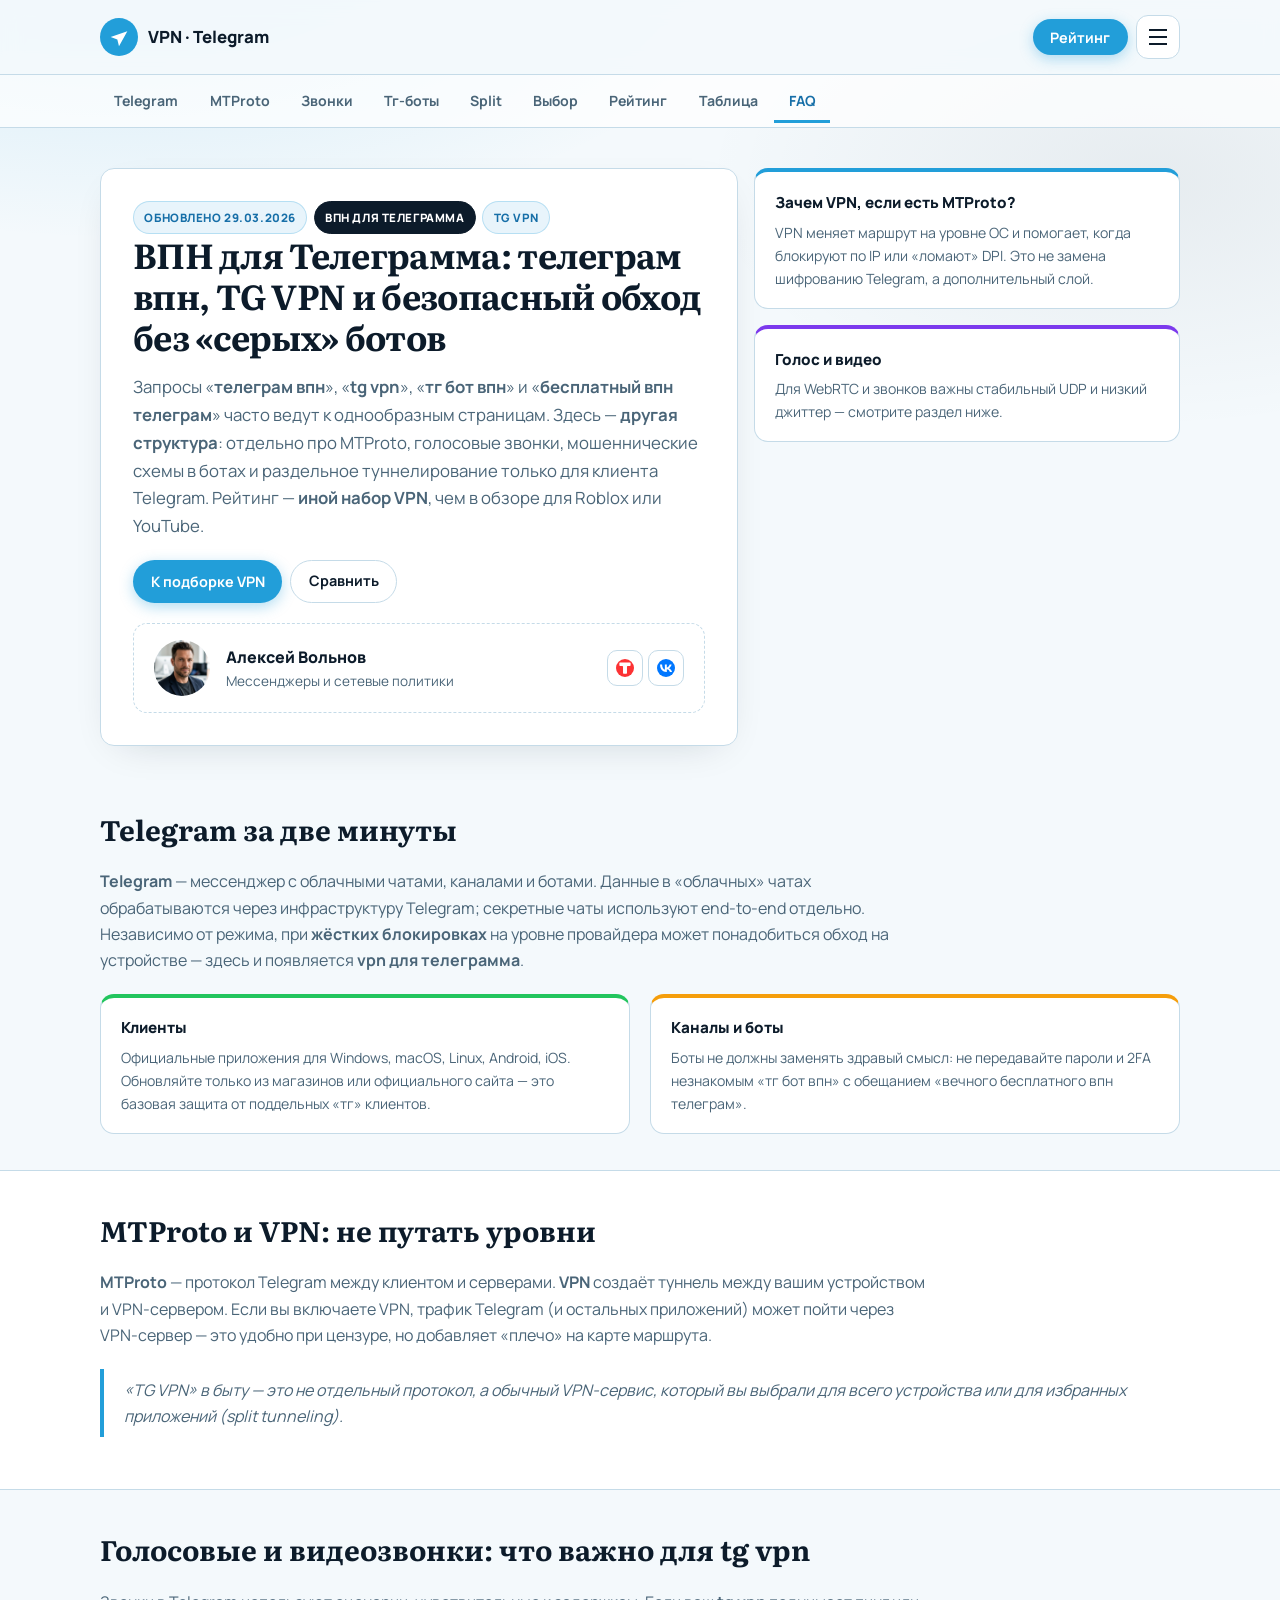
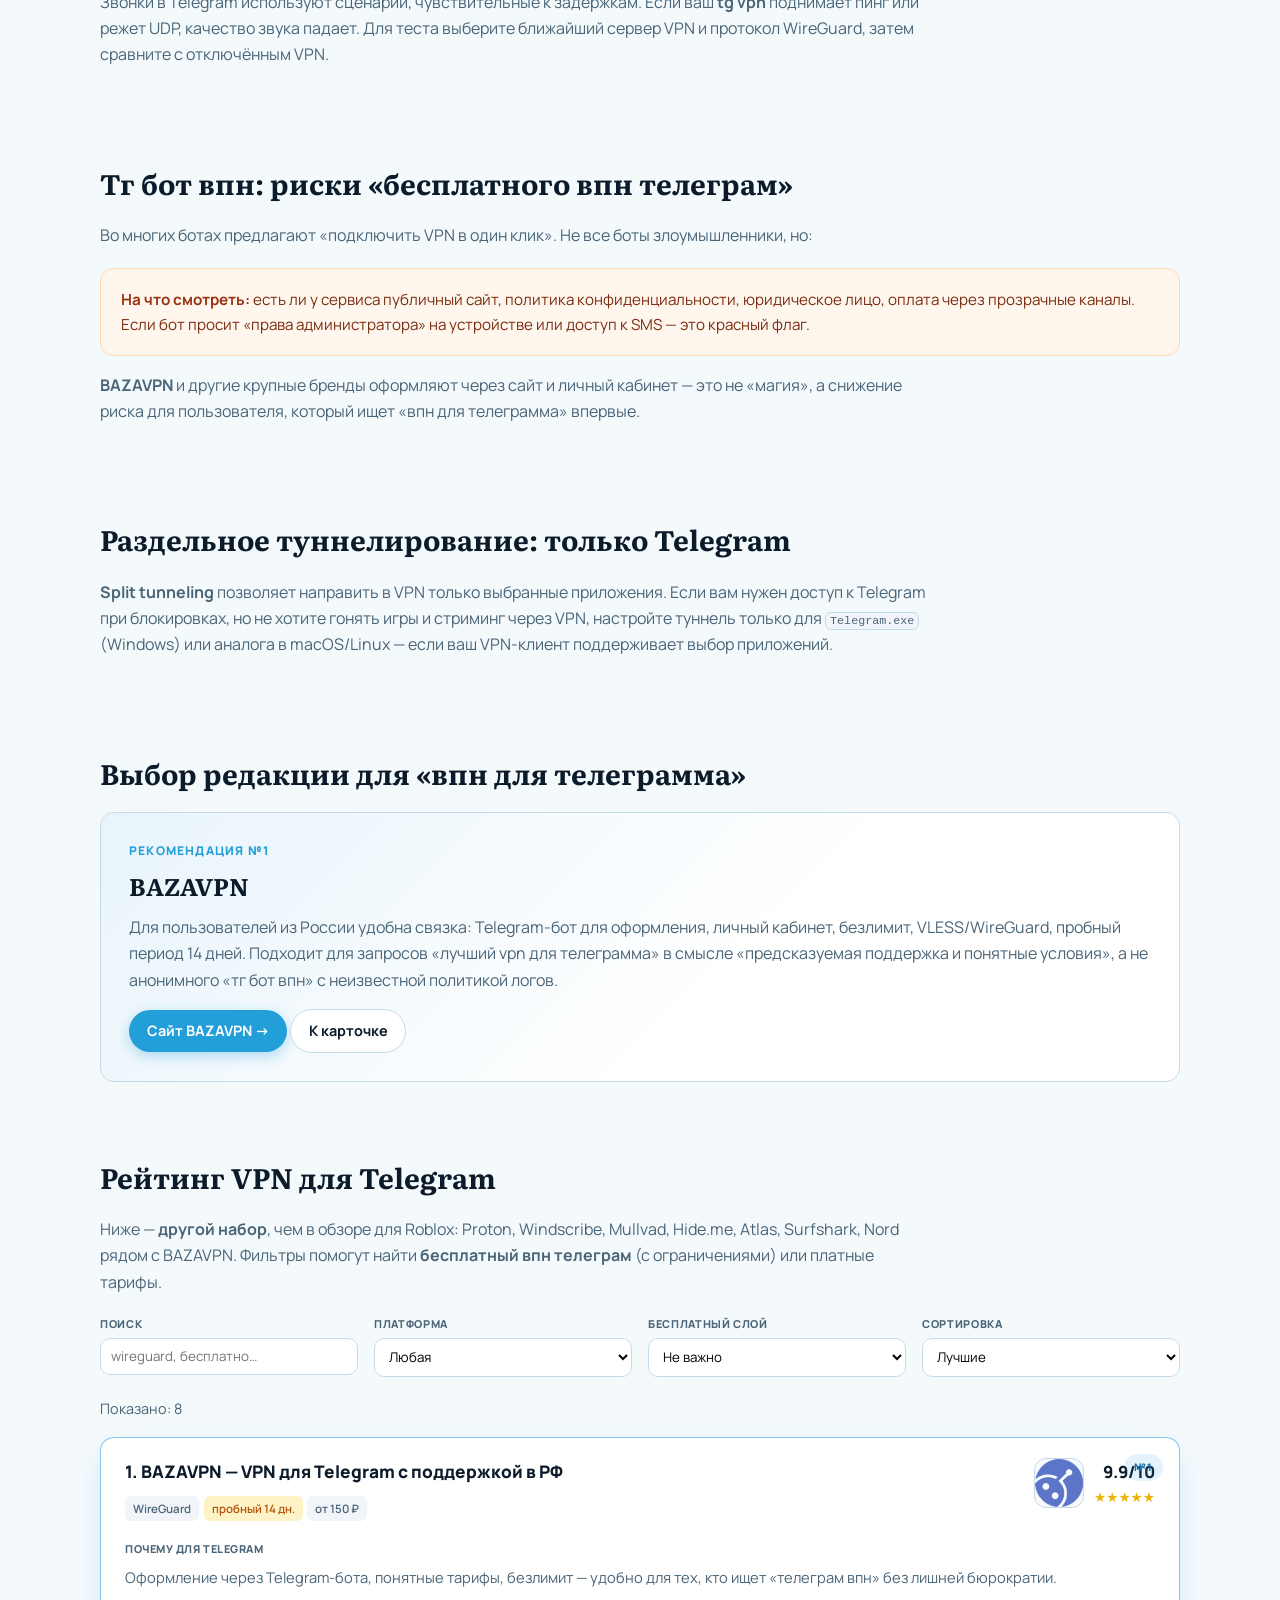
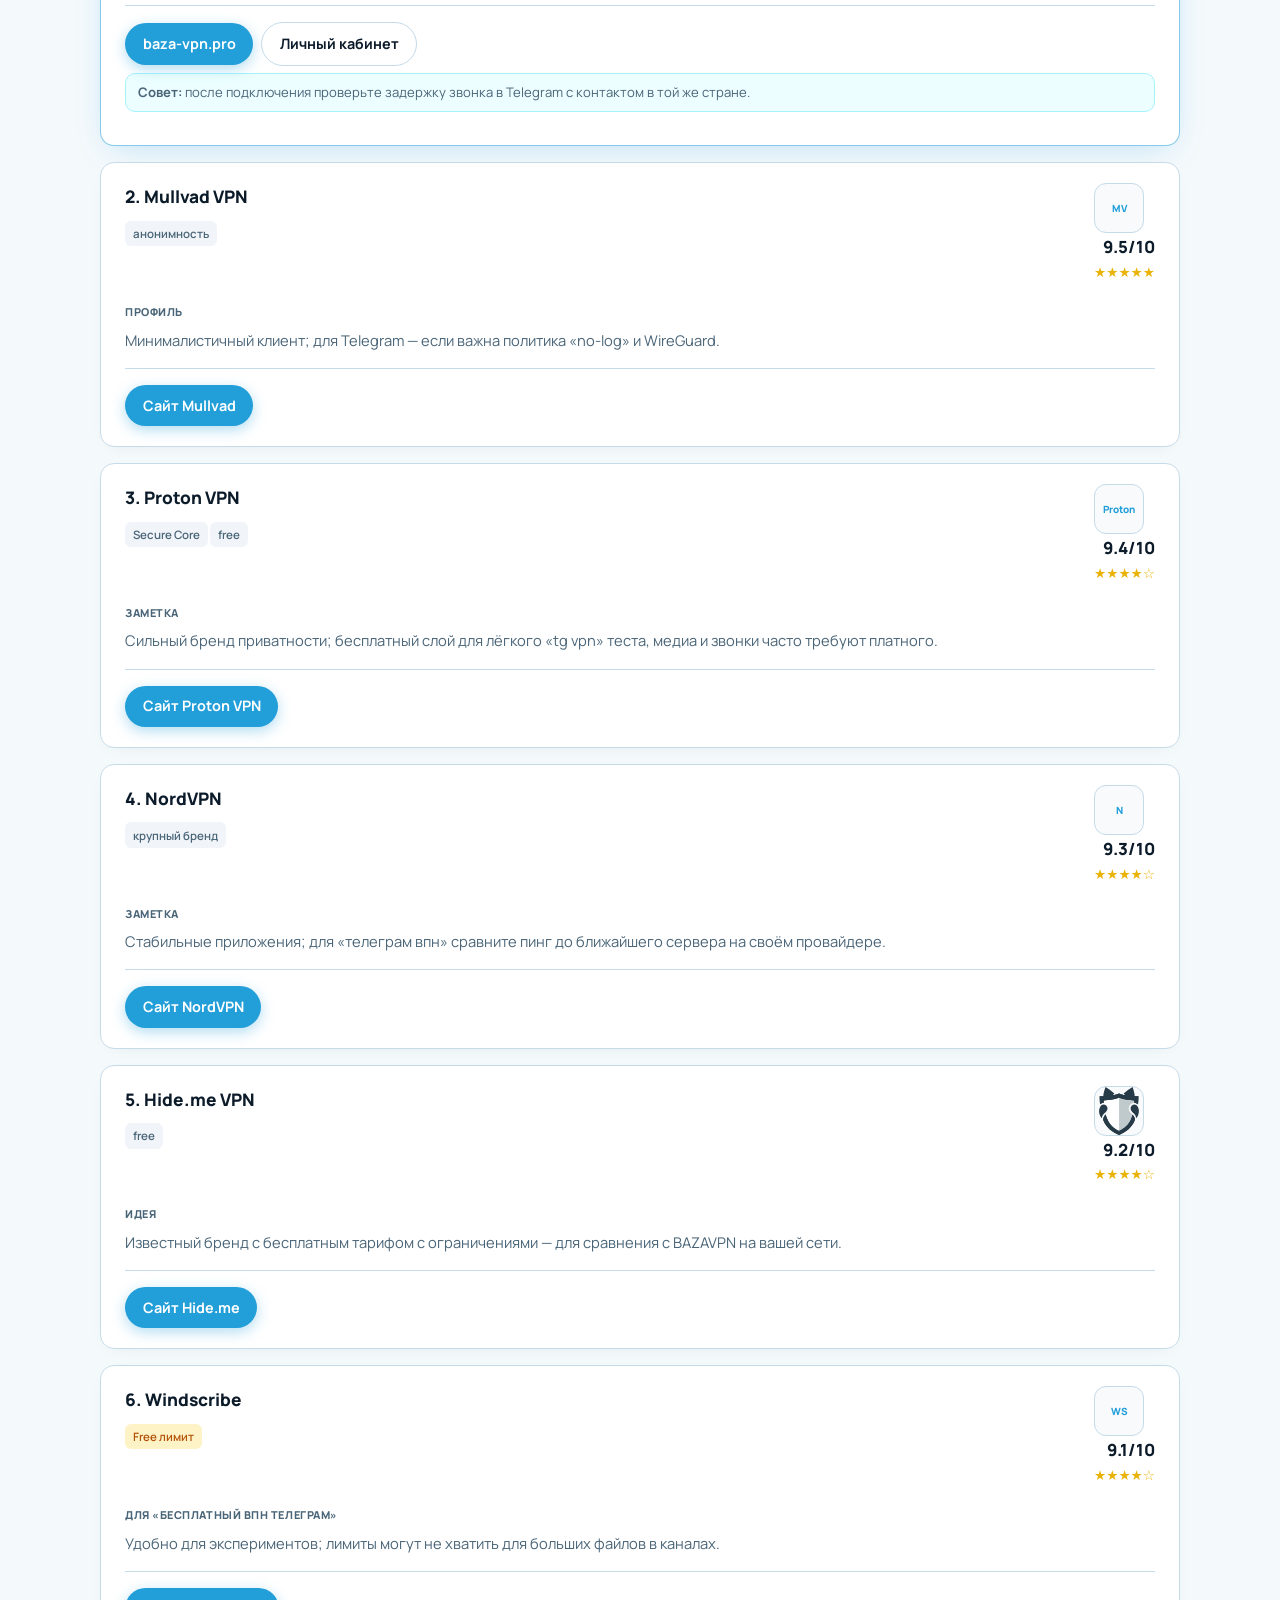
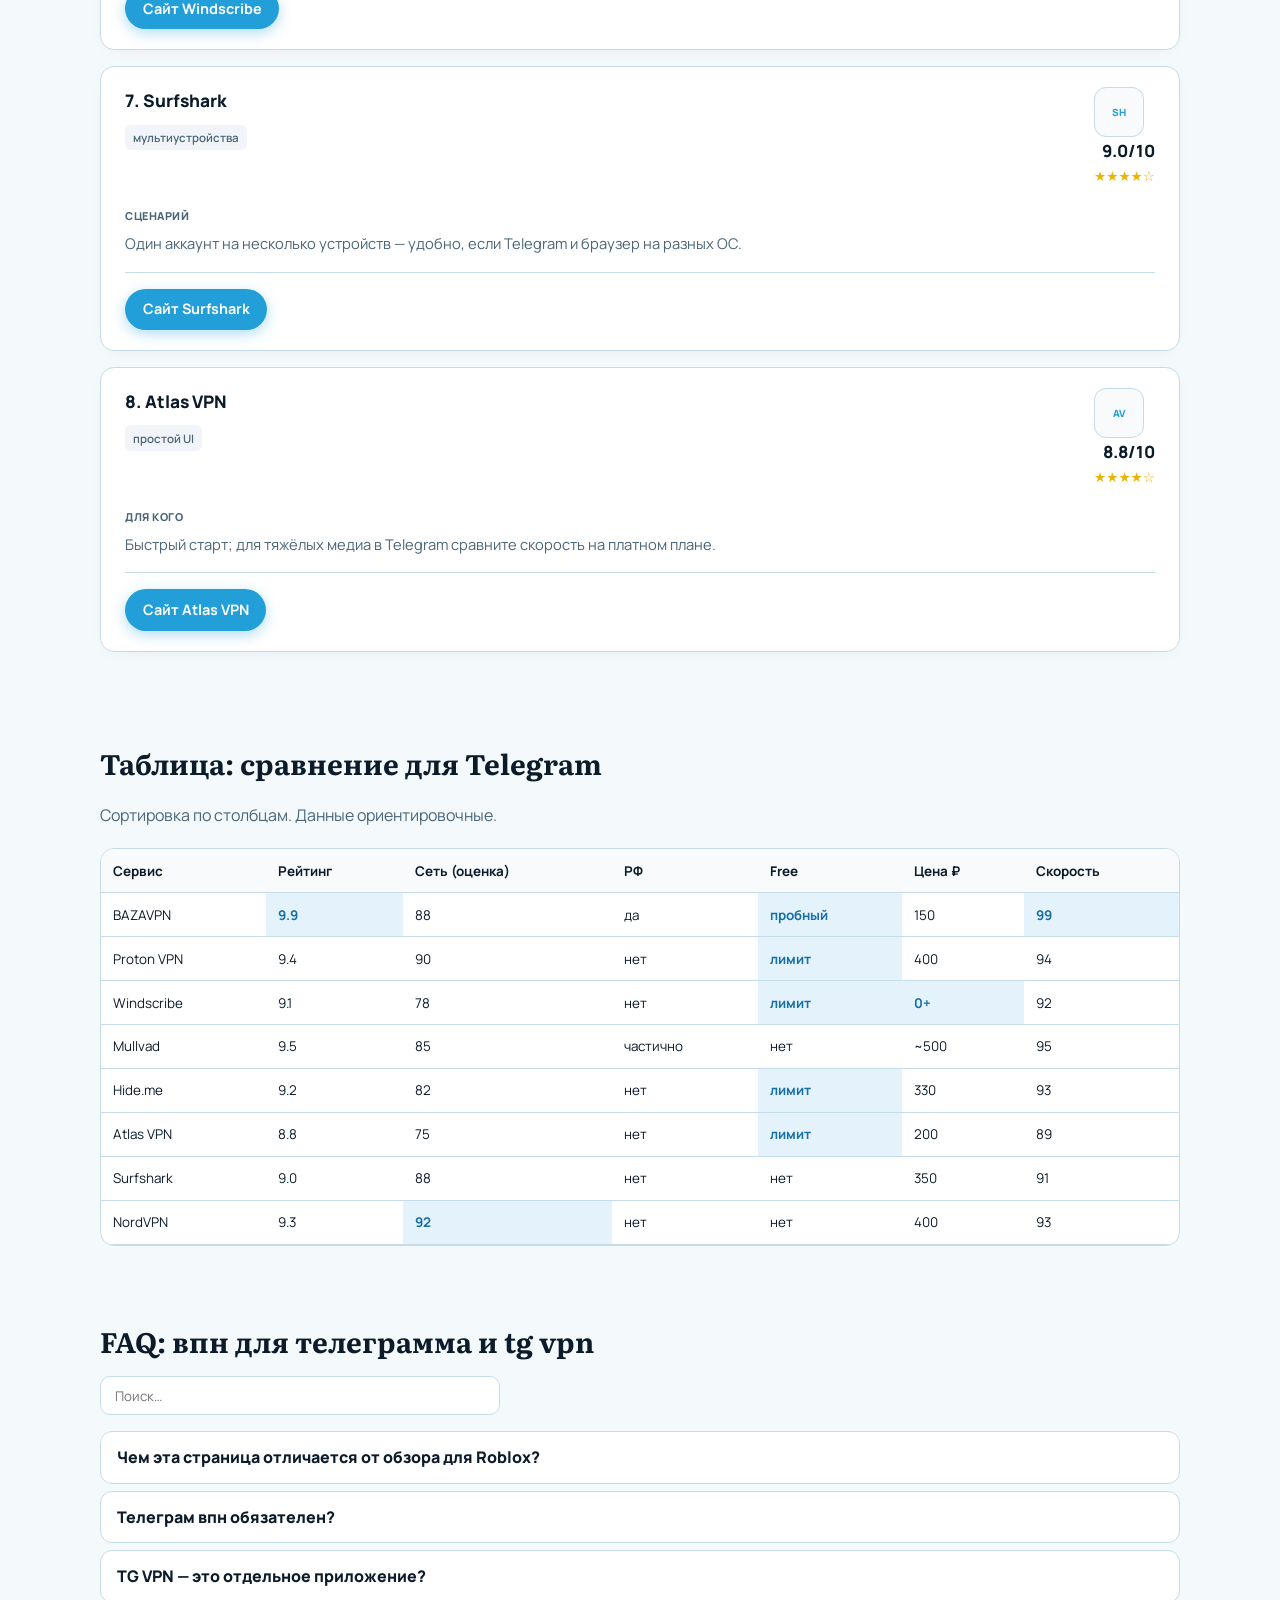
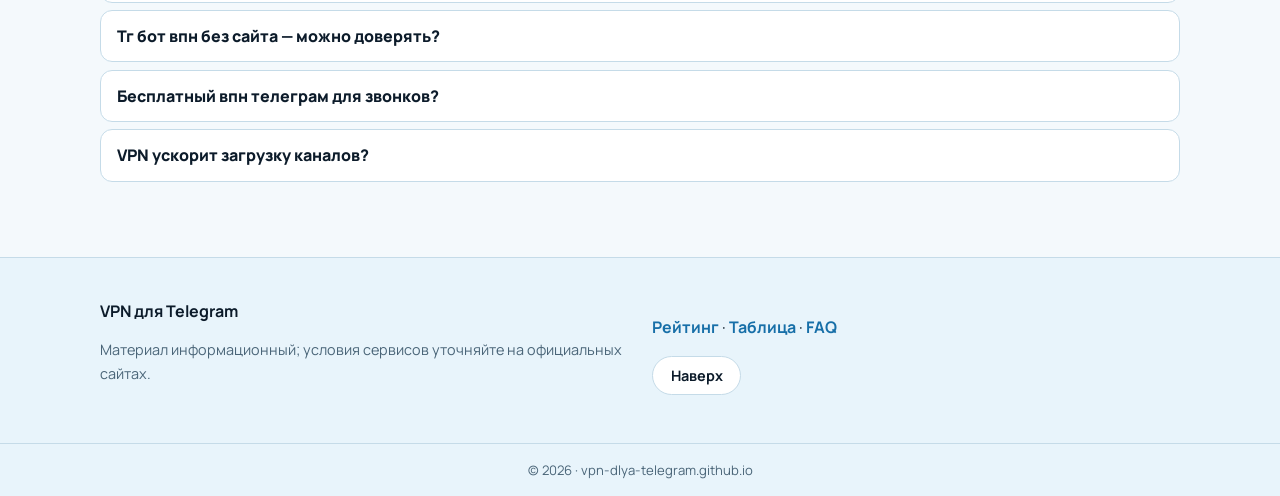
==== index.html @ 8c33a9f1 "Add files via upload" ====
<!doctype html>
<html lang="ru">
<head>
  <meta charset="utf-8" />
  <meta name="viewport" content="width=device-width, initial-scale=1" />
  <meta name="theme-color" content="#229ED9" />
  <meta name="description" content="ВПН для Телеграмма: телеграм впн, tg vpn, тг бот впн и бесплатный впн телеграм — честный разбор. MTProto, звонки, раздельное туннелирование, рейтинг VPN 2026." />
  <title>ВПН для Телеграмма 2026: телеграм VPN, TG VPN — рейтинг и бесплатные режимы</title>
  <link rel="canonical" href="https://vpn-dlya-telegram.github.io/" />
  <link rel="icon" type="image/svg+xml" href="favicon.svg" />
  <meta property="og:url" content="https://vpn-dlya-telegram.github.io/" />
  <meta property="og:title" content="ВПН для Телеграмма — TG VPN и обход ограничений" />
  <meta property="og:description" content="Телеграм впн, бесплатный впн телеграм, тг бот впн: осторожность с ботами, сравнение сервисов и split tunneling." />
  <link rel="preconnect" href="https://fonts.googleapis.com" />
  <link rel="preconnect" href="https://fonts.gstatic.com" crossorigin />
  <link href="https://fonts.googleapis.com/css2?family=Literata:opsz,wght@7..72,500;7..72,700&family=Manrope:wght@400;500;600;700;800&display=swap" rel="stylesheet" />
  <link rel="stylesheet" href="./styles.css" />

  <script type="application/ld+json">
  {"@context":"https://schema.org","@type":"Article","headline":"ВПН для Телеграмма: TG VPN и безопасность мессенджера","inLanguage":"ru-RU","datePublished":"2026-03-29","dateModified":"2026-03-29","author":{"@type":"Person","name":"Алексей Вольнов"},"publisher":{"@type":"Organization","name":"VPN для Telegram — гид","logo":{"@type":"ImageObject","url":"https://vpn-dlya-telegram.github.io/favicon.svg"}},"mainEntityOfPage":{"@type":"WebPage","@id":"https://vpn-dlya-telegram.github.io/"}}
  </script>
  <script type="application/ld+json">
  {"@context":"https://schema.org","@type":"ItemList","name":"VPN для Telegram — подборка","numberOfItems":8,"itemListElement":[
    {"@type":"ListItem","position":1,"name":"BAZAVPN","url":"https://vpn-dlya-telegram.github.io/#bazavpn"},
    {"@type":"ListItem","position":2,"name":"Proton VPN","url":"https://vpn-dlya-telegram.github.io/#protonvpn"},
    {"@type":"ListItem","position":3,"name":"Windscribe","url":"https://vpn-dlya-telegram.github.io/#windscribe"},
    {"@type":"ListItem","position":4,"name":"Mullvad VPN","url":"https://vpn-dlya-telegram.github.io/#mullvad"},
    {"@type":"ListItem","position":5,"name":"Hide.me","url":"https://vpn-dlya-telegram.github.io/#hideme"},
    {"@type":"ListItem","position":6,"name":"Atlas VPN","url":"https://vpn-dlya-telegram.github.io/#atlasvpn"},
    {"@type":"ListItem","position":7,"name":"Surfshark","url":"https://vpn-dlya-telegram.github.io/#surfshark"},
    {"@type":"ListItem","position":8,"name":"NordVPN","url":"https://vpn-dlya-telegram.github.io/#nordvpn"}
  ]}
  </script>
  <script type="application/ld+json">
  {"@context":"https://schema.org","@type":"FAQPage","mainEntity":[
    {"@type":"Question","name":"Что такое телеграм впн?","acceptedAnswer":{"@type":"Answer","text":"Обычно так называют VPN, который помогает стабильно работать с Telegram при блокировках или плохих маршрутах. Сам Telegram шифрует MTProto; VPN добавляет отдельный туннель на уровне устройства."}},
    {"@type":"Question","name":"Безопасен ли тг бот впн?","acceptedAnswer":{"@type":"Answer","text":"Не все боты безопасны: у разных ботов разные политики логов. Оформление через известного провайдера с сайтом и поддержкой надёжнее анонимного бота без реквизитов."}},
    {"@type":"Question","name":"Бесплатный впн телеграм — стоит ли?","acceptedAnswer":{"@type":"Answer","text":"Бесплатные тарифы часто с лимитами и рекламой. Для голосовых звонков и больших медиа лучше платный план или пробный период у проверенного бренда."}}
  ]}
  </script>
</head>
<body>
  <div class="bg-soft" aria-hidden="true"></div>
  <div class="scroll-progress" aria-hidden="true"><span></span></div>

  <header class="tg-header" data-header>
    <div class="container tg-header__row">
      <a class="tg-brand" href="/">
        <span class="tg-brand__ico" aria-hidden="true">
          <svg viewBox="0 0 24 24"><path d="M2 12l20-7-10 18-2-8-8-3z"/></svg>
        </span>
        <span>VPN · Telegram</span>
      </a>
      <div style="display:flex;align-items:center;gap:.5rem;">
        <button type="button" class="btn btn--tg" data-scroll-to="#rating">Рейтинг</button>
        <button type="button" class="burger" data-burger aria-label="Меню"><span></span><span></span><span></span></button>
      </div>
    </div>
  </header>

  <div class="drawer" data-drawer>
    <div class="drawer__backdrop" data-drawer-close aria-hidden="true"></div>
    <div class="drawer__panel">
      <div class="drawer__top">
        <strong>Разделы</strong>
        <button type="button" class="drawer__close" data-drawer-close aria-label="Закрыть">×</button>
      </div>
      <nav class="drawer__links">
        <a href="#tg-core" data-drawer-link>О Telegram</a>
        <a href="#mtproto" data-drawer-link>MTProto</a>
        <a href="#calls" data-drawer-link>Звонки</a>
        <a href="#bots" data-drawer-link>Боты</a>
        <a href="#split-tg" data-drawer-link>Split VPN</a>
        <a href="#editor-choice" data-drawer-link>Выбор</a>
        <a href="#rating" data-drawer-link>ТОП</a>
        <a href="#compare" data-drawer-link>Таблица</a>
        <a href="#faq" data-drawer-link>FAQ</a>
      </nav>
    </div>
  </div>

  <nav class="tab-nav" data-side-nav aria-label="Оглавление">
    <div class="container tab-nav__inner">
      <a href="#tg-core" data-side-link data-target="#tg-core" class="is-active">Telegram</a>
      <a href="#mtproto" data-side-link data-target="#mtproto">MTProto</a>
      <a href="#calls" data-side-link data-target="#calls">Звонки</a>
      <a href="#bots" data-side-link data-target="#bots">Тг-боты</a>
      <a href="#split-tg" data-side-link data-target="#split-tg">Split</a>
      <a href="#editor-choice" data-side-link data-target="#editor-choice">Выбор</a>
      <a href="#rating" data-side-link data-target="#rating">Рейтинг</a>
      <a href="#compare" data-side-link data-target="#compare">Таблица</a>
      <a href="#faq" data-side-link data-target="#faq">FAQ</a>
    </div>
  </nav>

  <main id="main">
    <section class="hero-tg">
      <div class="container bento">
        <div class="bento__main">
          <div class="pills">
            <span class="pill">Обновлено 29.03.2026</span>
            <span class="pill pill--dark">впн для телеграмма</span>
            <span class="pill">tg vpn</span>
          </div>
          <h1>ВПН для Телеграмма: телеграм впн, TG VPN и безопасный обход без «серых» ботов</h1>
          <p class="lead">
            Запросы «<strong>телеграм впн</strong>», «<strong>tg vpn</strong>», «<strong>тг бот впн</strong>» и «<strong>бесплатный впн телеграм</strong>»
            часто ведут к однообразным страницам. Здесь — <strong>другая структура</strong>: отдельно про MTProto, голосовые звонки, мошеннические схемы в ботах и
            раздельное туннелирование только для клиента Telegram. Рейтинг — <strong>иной набор VPN</strong>, чем в обзоре для Roblox или YouTube.
          </p>
          <div style="display:flex;flex-wrap:wrap;gap:.5rem;">
            <button type="button" class="btn btn--tg" data-scroll-to="#rating">К подборке VPN</button>
            <a class="btn btn--line" href="#compare">Сравнить</a>
          </div>
          <div class="author-card">
            <img src="author.jpg" alt="" width="56" height="56" loading="lazy" />
            <div>
              <div class="author-card__name">Алексей Вольнов</div>
              <div class="author-card__role">Мессенджеры и сетевые политики</div>
            </div>
            <div class="soc-row">
              <a href="https://tenchat.ru/search/people?searchStr=%D0%98%D1%80%D0%B8%D0%BD%D0%B0+%D0%9D%D0%BE%D0%B2%D0%B8%D0%BA%D0%BE%D0%B2%D0%B0" target="_blank" rel="noopener nofollow" aria-label="TenChat"><img src="th.svg" alt="" /></a>
              <a href="https://vk.cc/cUxPHl" target="_blank" rel="noopener nofollow" aria-label="ВКонтакте"><img src="vk.svg" alt="" /></a>
            </div>
          </div>
        </div>
        <div class="bento__side">
          <div class="mini-card">
            <h2>Зачем VPN, если есть MTProto?</h2>
            <p>VPN меняет маршрут на уровне ОС и помогает, когда блокируют по IP или «ломают» DPI. Это не замена шифрованию Telegram, а дополнительный слой.</p>
          </div>
          <div class="mini-card" style="border-top-color:#7c3aed;">
            <h2>Голос и видео</h2>
            <p>Для WebRTC и звонков важны стабильный UDP и низкий джиттер — смотрите раздел ниже.</p>
          </div>
        </div>
      </div>
    </section>

    <section class="block" id="tg-core">
      <div class="container">
        <h2 class="block__title">Telegram за две минуты</h2>
        <p class="block__lead">
          <strong>Telegram</strong> — мессенджер с облачными чатами, каналами и ботами. Данные в «облачных» чатах обрабатываются через инфраструктуру Telegram;
          секретные чаты используют end-to-end отдельно. Независимо от режима, при <strong>жёстких блокировках</strong> на уровне провайдера может понадобиться
          обход на устройстве — здесь и появляется <strong>vpn для телеграмма</strong>.
        </p>
        <div class="grid-2">
          <div class="mini-card" style="border-top-color:#22c55e;">
            <h2>Клиенты</h2>
            <p>Официальные приложения для Windows, macOS, Linux, Android, iOS. Обновляйте только из магазинов или официального сайта — это базовая защита от поддельных «тг» клиентов.</p>
          </div>
          <div class="mini-card" style="border-top-color:#f59e0b;">
            <h2>Каналы и боты</h2>
            <p>Боты не должны заменять здравый смысл: не передавайте пароли и 2FA незнакомым «тг бот впн» с обещанием «вечного бесплатного впн телеграм».</p>
          </div>
        </div>
      </div>
    </section>

    <section class="block" id="mtproto" style="background:#fff;border-block:1px solid var(--line);">
      <div class="container">
        <h2 class="block__title">MTProto и VPN: не путать уровни</h2>
        <p class="block__lead">
          <strong>MTProto</strong> — протокол Telegram между клиентом и серверами. <strong>VPN</strong> создаёт туннель между вашим устройством и VPN-сервером.
          Если вы включаете VPN, трафик Telegram (и остальных приложений) может пойти через VPN-сервер — это удобно при цензуре, но добавляет «плечо» на карте маршрута.
        </p>
        <div class="quote-block">
          «TG VPN» в быту — это не отдельный протокол, а обычный VPN-сервис, который вы выбрали для всего устройства или для избранных приложений (split tunneling).
        </div>
      </div>
    </section>

    <section class="block" id="calls">
      <div class="container">
        <h2 class="block__title">Голосовые и видеозвонки: что важно для tg vpn</h2>
        <p class="block__lead">
          Звонки в Telegram используют сценарии, чувствительные к задержкам. Если ваш <strong>tg vpn</strong> поднимает пинг или режет UDP, качество звука падает.
          Для теста выберите ближайший сервер VPN и протокол WireGuard, затем сравните с отключённым VPN.
        </p>
      </div>
    </section>

    <section class="block" id="bots">
      <div class="container">
        <h2 class="block__title">Тг бот впн: риски «бесплатного впн телеграм»</h2>
        <p class="block__lead">
          Во многих ботах предлагают «подключить VPN в один клик». Не все боты злоумышленники, но:
        </p>
        <div class="note-card">
          <strong>На что смотреть:</strong> есть ли у сервиса публичный сайт, политика конфиденциальности, юридическое лицо, оплата через прозрачные каналы.
          Если бот просит «права администратора» на устройстве или доступ к SMS — это красный флаг.
        </div>
        <p class="block__lead" style="margin-top:1rem;">
          <strong>BAZAVPN</strong> и другие крупные бренды оформляют через сайт и личный кабинет — это не «магия», а снижение риска для пользователя, который ищет «впн для телеграмма» впервые.
        </p>
      </div>
    </section>

    <section class="block" id="split-tg">
      <div class="container">
        <h2 class="block__title">Раздельное туннелирование: только Telegram</h2>
        <p class="block__lead">
          <strong>Split tunneling</strong> позволяет направить в VPN только выбранные приложения. Если вам нужен доступ к Telegram при блокировках, но не хотите гонять игры и стриминг через VPN,
          настройте туннель только для <code>Telegram.exe</code> (Windows) или аналога в macOS/Linux — если ваш VPN-клиент поддерживает выбор приложений.
        </p>
      </div>
    </section>

    <section class="block" id="editor-choice">
      <div class="container">
        <h2 class="block__title">Выбор редакции для «впн для телеграмма»</h2>
        <div class="editor-box">
          <div class="k">РЕКОМЕНДАЦИЯ №1</div>
          <h2>BAZAVPN</h2>
          <p>
            Для пользователей из России удобна связка: Telegram-бот для оформления, личный кабинет, безлимит, VLESS/WireGuard, пробный период 14 дней.
            Подходит для запросов «лучший vpn для телеграмма» в смысле «предсказуемая поддержка и понятные условия», а не анонимного «тг бот впн» с неизвестной политикой логов.
          </p>
          <a class="btn btn--tg" href="https://baza-vpn.pro/" target="_blank" rel="noopener">Сайт BAZAVPN →</a>
          <a class="btn btn--line" href="#bazavpn">К карточке</a>
        </div>
      </div>
    </section>

    <section class="block" id="rating">
      <div class="container">
        <div class="rc-head">
          <h2 class="block__title">Рейтинг VPN для Telegram</h2>
          <p class="block__lead">
            Ниже — <strong>другой набор</strong>, чем в обзоре для Roblox: Proton, Windscribe, Mullvad, Hide.me, Atlas, Surfshark, Nord рядом с BAZAVPN.
            Фильтры помогут найти <strong>бесплатный впн телеграм</strong> (с ограничениями) или платные тарифы.
          </p>
          <div class="rc-controls" aria-label="Фильтры">
            <div>
              <label for="vpnSearch">Поиск</label>
              <input id="vpnSearch" type="search" placeholder="wireguard, бесплатно…" />
            </div>
            <div>
              <label for="vpnPlatform">Платформа</label>
              <select id="vpnPlatform">
                <option value="all">Любая</option>
                <option value="windows">Windows</option>
                <option value="macos">macOS</option>
                <option value="android">Android</option>
                <option value="ios">iOS</option>
                <option value="linux">Linux</option>
              </select>
            </div>
            <div>
              <label for="vpnFree">Бесплатный слой</label>
              <select id="vpnFree">
                <option value="all">Не важно</option>
                <option value="yes">Есть free / пробный</option>
                <option value="no">Только платный</option>
              </select>
            </div>
            <div>
              <label for="vpnSort">Сортировка</label>
              <select id="vpnSort">
                <option value="best">Лучшие</option>
                <option value="rating_desc">Рейтинг ↓</option>
                <option value="rating_asc">Рейтинг ↑</option>
                <option value="speed_desc">Скорость ↓</option>
                <option value="price_asc">Цена ↑</option>
                <option value="reviews_worst_to_best">Отзывы: хуже → лучше</option>
              </select>
            </div>
          </div>
        </div>
        <div class="rc-meta"><span id="vpnCount">Показано: 0</span></div>

        <div id="vpnGrid" aria-live="polite">

          <article class="vpn-card is-pinned" data-vpn data-id="bazavpn" id="bazavpn" data-rating="9.9" data-speed="99" data-price="150" data-reviews="5" data-free="yes" data-platforms="windows,macos,android,ios,linux" data-search="bazavpn впн для телеграмма телеграм впн tg vpn тг бот">
            <div class="vpn-card__pin">№1</div>
            <div class="vpn-card__top">
              <div>
                <h3 class="vpn-card__title" data-title>1. BAZAVPN — VPN для Telegram с поддержкой в РФ</h3>
                <div>
                  <span class="tag">WireGuard</span>
                  <span class="tag tag--hot">пробный 14 дн.</span>
                  <span class="tag">от 150 ₽</span>
                </div>
              </div>
              <div style="display:flex;gap:.65rem;align-items:flex-start;">
                <div class="score__logo"><img src="bazavpn.png" alt="" loading="lazy" /></div>
                <div class="score__wrap">
                  <div class="score__num">9.9/10</div>
                  <div class="score__stars">★★★★★</div>
                </div>
              </div>
            </div>
            <div class="vpn-card__block"><span class="vpn-card__label">Почему для Telegram</span><p class="vpn-card__text">Оформление через Telegram-бота, понятные тарифы, безлимит — удобно для тех, кто ищет «телеграм впн» без лишней бюрократии.</p></div>
            <div class="vpn-card__cta">
              <a class="btn btn--tg" href="https://baza-vpn.pro/" target="_blank" rel="noopener">baza-vpn.pro</a>
              <a class="btn btn--line" href="https://lk.baza-vpn.pro/" target="_blank" rel="noopener">Личный кабинет</a>
            </div>
            <p class="vpn-card__tip"><strong>Совет:</strong> после подключения проверьте задержку звонка в Telegram с контактом в той же стране.</p>
          </article>

          <article class="vpn-card" data-vpn data-id="protonvpn" id="protonvpn" data-rating="9.4" data-speed="94" data-price="400" data-reviews="4.85" data-free="yes" data-platforms="windows,macos,android,ios,linux" data-search="proton vpn secure core бесплатный впн телеграм">
            <div class="vpn-card__top">
              <div>
                <h3 class="vpn-card__title" data-title>2. Proton VPN</h3>
                <div><span class="tag">Secure Core</span><span class="tag">free</span></div>
              </div>
              <div class="score__wrap">
                <div class="score__logo"><span class="logo-txt">Proton</span></div>
                <div class="score__num">9.4/10</div>
                <div class="score__stars">★★★★☆</div>
              </div>
            </div>
            <div class="vpn-card__block"><span class="vpn-card__label">Заметка</span><p class="vpn-card__text">Сильный бренд приватности; бесплатный слой для лёгкого «tg vpn» теста, медиа и звонки часто требуют платного.</p></div>
            <div class="vpn-card__cta"><a class="btn btn--tg" href="https://protonvpn.com/" target="_blank" rel="nofollow noopener">Сайт Proton VPN</a></div>
          </article>

          <article class="vpn-card" data-vpn data-id="windscribe" id="windscribe" data-rating="9.1" data-speed="92" data-price="0" data-reviews="4.78" data-free="yes" data-platforms="windows,macos,android,ios,linux" data-search="windscribe бесплатный впн телеграм">
            <div class="vpn-card__top">
              <div>
                <h3 class="vpn-card__title" data-title>3. Windscribe</h3>
                <div><span class="tag tag--hot">Free лимит</span></div>
              </div>
              <div class="score__wrap">
                <div class="score__logo"><span class="logo-txt">WS</span></div>
                <div class="score__num">9.1/10</div>
                <div class="score__stars">★★★★☆</div>
              </div>
            </div>
            <div class="vpn-card__block"><span class="vpn-card__label">Для «бесплатный впн телеграм»</span><p class="vpn-card__text">Удобно для экспериментов; лимиты могут не хватить для больших файлов в каналах.</p></div>
            <div class="vpn-card__cta"><a class="btn btn--tg" href="https://windscribe.com/" target="_blank" rel="nofollow noopener">Сайт Windscribe</a></div>
          </article>

          <article class="vpn-card" data-vpn data-id="mullvad" id="mullvad" data-rating="9.5" data-speed="95" data-price="500" data-reviews="4.9" data-free="no" data-platforms="windows,macos,android,ios,linux" data-search="mullvad">
            <div class="vpn-card__top">
              <div>
                <h3 class="vpn-card__title" data-title>4. Mullvad VPN</h3>
                <div><span class="tag">анонимность</span></div>
              </div>
              <div class="score__wrap">
                <div class="score__logo"><span class="logo-txt">MV</span></div>
                <div class="score__num">9.5/10</div>
                <div class="score__stars">★★★★★</div>
              </div>
            </div>
            <div class="vpn-card__block"><span class="vpn-card__label">Профиль</span><p class="vpn-card__text">Минималистичный клиент; для Telegram — если важна политика «no-log» и WireGuard.</p></div>
            <div class="vpn-card__cta"><a class="btn btn--tg" href="https://mullvad.net/" target="_blank" rel="nofollow noopener">Сайт Mullvad</a></div>
          </article>

          <article class="vpn-card" data-vpn data-id="hideme" id="hideme" data-rating="9.2" data-speed="93" data-price="330" data-reviews="4.8" data-free="yes" data-platforms="windows,macos,android,ios,linux" data-search="hide.me vpn">
            <div class="vpn-card__top">
              <div>
                <h3 class="vpn-card__title" data-title>5. Hide.me VPN</h3>
                <div><span class="tag">free</span></div>
              </div>
              <div class="score__wrap">
                <div class="score__logo"><img src="hidemyname.svg" alt="" loading="lazy" width="48" height="48" /></div>
                <div class="score__num">9.2/10</div>
                <div class="score__stars">★★★★☆</div>
              </div>
            </div>
            <div class="vpn-card__block"><span class="vpn-card__label">Идея</span><p class="vpn-card__text">Известный бренд с бесплатным тарифом с ограничениями — для сравнения с BAZAVPN на вашей сети.</p></div>
            <div class="vpn-card__cta"><a class="btn btn--tg" href="https://hide.me/" target="_blank" rel="nofollow noopener">Сайт Hide.me</a></div>
          </article>

          <article class="vpn-card" data-vpn data-id="atlasvpn" id="atlasvpn" data-rating="8.8" data-speed="89" data-price="200" data-reviews="4.65" data-free="yes" data-platforms="windows,macos,android,ios" data-search="atlas vpn">
            <div class="vpn-card__top">
              <div>
                <h3 class="vpn-card__title" data-title>6. Atlas VPN</h3>
                <div><span class="tag">простой UI</span></div>
              </div>
              <div class="score__wrap">
                <div class="score__logo"><span class="logo-txt">AV</span></div>
                <div class="score__num">8.8/10</div>
                <div class="score__stars">★★★★☆</div>
              </div>
            </div>
            <div class="vpn-card__block"><span class="vpn-card__label">Для кого</span><p class="vpn-card__text">Быстрый старт; для тяжёлых медиа в Telegram сравните скорость на платном плане.</p></div>
            <div class="vpn-card__cta"><a class="btn btn--tg" href="https://atlasvpn.com/" target="_blank" rel="nofollow noopener">Сайт Atlas VPN</a></div>
          </article>

          <article class="vpn-card" data-vpn data-id="surfshark" id="surfshark" data-rating="9.0" data-speed="91" data-price="350" data-reviews="4.8" data-free="no" data-platforms="windows,macos,android,ios,linux" data-search="surfshark">
            <div class="vpn-card__top">
              <div>
                <h3 class="vpn-card__title" data-title>7. Surfshark</h3>
                <div><span class="tag">мультиустройства</span></div>
              </div>
              <div class="score__wrap">
                <div class="score__logo"><span class="logo-txt">SH</span></div>
                <div class="score__num">9.0/10</div>
                <div class="score__stars">★★★★☆</div>
              </div>
            </div>
            <div class="vpn-card__block"><span class="vpn-card__label">Сценарий</span><p class="vpn-card__text">Один аккаунт на несколько устройств — удобно, если Telegram и браузер на разных ОС.</p></div>
            <div class="vpn-card__cta"><a class="btn btn--tg" href="https://surfshark.com/" target="_blank" rel="nofollow noopener">Сайт Surfshark</a></div>
          </article>

          <article class="vpn-card" data-vpn data-id="nordvpn" id="nordvpn" data-rating="9.3" data-speed="93" data-price="400" data-reviews="4.82" data-free="no" data-platforms="windows,macos,android,ios,linux" data-search="nordvpn">
            <div class="vpn-card__top">
              <div>
                <h3 class="vpn-card__title" data-title>8. NordVPN</h3>
                <div><span class="tag">крупный бренд</span></div>
              </div>
              <div class="score__wrap">
                <div class="score__logo"><span class="logo-txt">N</span></div>
                <div class="score__num">9.3/10</div>
                <div class="score__stars">★★★★☆</div>
              </div>
            </div>
            <div class="vpn-card__block"><span class="vpn-card__label">Заметка</span><p class="vpn-card__text">Стабильные приложения; для «телеграм впн» сравните пинг до ближайшего сервера на своём провайдере.</p></div>
            <div class="vpn-card__cta"><a class="btn btn--tg" href="https://nordvpn.com/" target="_blank" rel="nofollow noopener">Сайт NordVPN</a></div>
          </article>

        </div>
      </div>
    </section>

    <section class="block" id="compare">
      <div class="container">
        <h2 class="block__title">Таблица: сравнение для Telegram</h2>
        <p class="block__lead">Сортировка по столбцам. Данные ориентировочные.</p>
        <div class="compare-wrap">
          <table class="compare" id="compareTable">
            <thead>
              <tr>
                <th data-sort="name">Сервис</th>
                <th data-sort="rating" data-best="max">Рейтинг</th>
                <th data-sort="servers" data-best="max">Сеть (оценка)</th>
                <th>РФ</th>
                <th data-sort="free" data-best="yes">Free</th>
                <th data-sort="price" data-best="min">Цена ₽</th>
                <th data-sort="speed" data-best="max">Скорость</th>
              </tr>
            </thead>
            <tbody>
              <tr>
                <td>BAZAVPN</td>
                <td data-value="9.9">9.9</td>
                <td data-value="88">88</td>
                <td>да</td>
                <td data-value="1">пробный</td>
                <td data-value="150">150</td>
                <td data-value="99">99</td>
              </tr>
              <tr>
                <td>Proton VPN</td>
                <td data-value="9.4">9.4</td>
                <td data-value="90">90</td>
                <td>нет</td>
                <td data-value="1">лимит</td>
                <td data-value="400">400</td>
                <td data-value="94">94</td>
              </tr>
              <tr>
                <td>Windscribe</td>
                <td data-value="9.1">9.1</td>
                <td data-value="78">78</td>
                <td>нет</td>
                <td data-value="1">лимит</td>
                <td data-value="0">0+</td>
                <td data-value="92">92</td>
              </tr>
              <tr>
                <td>Mullvad</td>
                <td data-value="9.5">9.5</td>
                <td data-value="85">85</td>
                <td>частично</td>
                <td data-value="0">нет</td>
                <td data-value="500">~500</td>
                <td data-value="95">95</td>
              </tr>
              <tr>
                <td>Hide.me</td>
                <td data-value="9.2">9.2</td>
                <td data-value="82">82</td>
                <td>нет</td>
                <td data-value="1">лимит</td>
                <td data-value="330">330</td>
                <td data-value="93">93</td>
              </tr>
              <tr>
                <td>Atlas VPN</td>
                <td data-value="8.8">8.8</td>
                <td data-value="75">75</td>
                <td>нет</td>
                <td data-value="1">лимит</td>
                <td data-value="200">200</td>
                <td data-value="89">89</td>
              </tr>
              <tr>
                <td>Surfshark</td>
                <td data-value="9.0">9.0</td>
                <td data-value="88">88</td>
                <td>нет</td>
                <td data-value="0">нет</td>
                <td data-value="350">350</td>
                <td data-value="91">91</td>
              </tr>
              <tr>
                <td>NordVPN</td>
                <td data-value="9.3">9.3</td>
                <td data-value="92">92</td>
                <td>нет</td>
                <td data-value="0">нет</td>
                <td data-value="400">400</td>
                <td data-value="93">93</td>
              </tr>
            </tbody>
          </table>
        </div>
      </div>
    </section>

    <section class="block" id="faq">
      <div class="container">
        <h2 class="block__title">FAQ: впн для телеграмма и tg vpn</h2>
        <input type="search" class="faq-inp" placeholder="Поиск…" data-faq-search aria-label="Поиск по FAQ" />
        <div data-faq-list>
          <details class="faq__item"><summary class="faq__q">Чем эта страница отличается от обзора для Roblox?</summary><p class="faq__a">Другая структура блоков, акцент на MTProto, звонки, боты и <strong>иной список VPN</strong>.</p></details>
          <details class="faq__item"><summary class="faq__q">Телеграм впн обязателен?</summary><p class="faq__a">Не всегда: если мессенджер работает без сбоев, отдельный VPN может не понадобиться. Он нужен при блокировках или плохом маршруте.</p></details>
          <details class="faq__item"><summary class="faq__q">TG VPN — это отдельное приложение?</summary><p class="faq__a">Обычно нет: это стандартный VPN-клиент, который вы ставите на устройство. «Telegram VPN» в названии — маркетинг.</p></details>
          <details class="faq__item"><summary class="faq__q">Тг бот впн без сайта — можно доверять?</summary><p class="faq__a">Риск выше: проверяйте репутацию, не передавайте лишние данные. Предпочтительны провайдеры с сайтом и документами.</p></details>
          <details class="faq__item"><summary class="faq__q">Бесплатный впн телеграм для звонков?</summary><p class="faq__a">Возможен, но часто с лимитами скорости. Для стабильных звонков чаще подходит платный план или пробный период.</p></details>
          <details class="faq__item"><summary class="faq__q">VPN ускорит загрузку каналов?</summary><p class="faq__a">Не обязательно: иногда наоборот. Измеряйте скорость до и после на одном канале.</p></details>
        </div>
      </div>
    </section>
  </main>

  <footer class="footer-tg" id="footer">
    <div class="container footer-tg__grid">
      <div>
        <strong>VPN для Telegram</strong>
        <p style="color:var(--muted);font-size:0.9rem;">Материал информационный; условия сервисов уточняйте на официальных сайтах.</p>
      </div>
      <div>
        <p><a href="#rating">Рейтинг</a> · <a href="#compare">Таблица</a> · <a href="#faq">FAQ</a></p>
        <p><button type="button" class="btn btn--line" data-scroll-top>Наверх</button></p>
      </div>
    </div>
    <div class="footer-tg__bottom">© 2026 · vpn-dlya-telegram.github.io</div>
  </footer>

  <script src="./app.js" defer></script>
</body>
</html>
---- styles.css ----
/* VPN для Telegram — светлая «журнальная» тема, не тёмный Roblox */
:root {
  --paper: #f4f9fc;
  --card: #ffffff;
  --ink: #0c1b2a;
  --muted: #4a6578;
  --line: #c5dbe8;
  --tg: #229ed9;
  --tg-dark: #176fa8;
  --radius: 14px;
  --header-h: 68px;
  --font: "Manrope", system-ui, sans-serif;
  --serif: "Literata", Georgia, serif;
}

*, *::before, *::after { box-sizing: border-box; }
html { scroll-behavior: smooth; }
body {
  margin: 0;
  font-family: var(--font);
  background: var(--paper);
  color: var(--ink);
  line-height: 1.65;
}

.bg-soft {
  position: fixed;
  inset: 0;
  z-index: -1;
  background:
    radial-gradient(1200px 600px at 10% -10%, rgba(34,158,217,.18), transparent 55%),
    radial-gradient(900px 500px at 90% 20%, rgba(12,27,42,.06), transparent 50%),
    var(--paper);
  pointer-events: none;
}

.scroll-progress {
  position: fixed;
  top: 0;
  left: 0;
  right: 0;
  height: 3px;
  z-index: 9999;
  pointer-events: none;
}
.scroll-progress span {
  display: block;
  height: 100%;
  width: 0;
  background: linear-gradient(90deg, var(--tg), #7c3aed);
  transition: width 0.12s linear;
}

.container { width: min(1080px, 92vw); margin: 0 auto; }

/* Header */
.tg-header {
  position: sticky;
  top: 0;
  z-index: 100;
  background: rgba(244, 249, 252, 0.94);
  backdrop-filter: blur(10px);
  border-bottom: 1px solid var(--line);
}
.tg-header__row {
  display: flex;
  align-items: center;
  justify-content: space-between;
  gap: 1rem;
  padding: 0.85rem 0;
  min-height: var(--header-h);
}
.tg-brand {
  display: flex;
  align-items: center;
  gap: 0.6rem;
  text-decoration: none;
  color: var(--ink);
  font-weight: 800;
  font-size: 1.05rem;
}
.tg-brand__ico {
  width: 38px;
  height: 38px;
  border-radius: 50%;
  background: var(--tg);
  display: grid;
  place-items: center;
}
.tg-brand__ico svg { width: 20px; height: 20px; fill: #fff; }

.btn {
  display: inline-flex;
  align-items: center;
  gap: 0.35rem;
  padding: 0.55rem 1.1rem;
  border-radius: 999px;
  font-weight: 700;
  font-size: 0.9rem;
  font-family: inherit;
  cursor: pointer;
  border: none;
  text-decoration: none;
  transition: transform 0.15s, box-shadow 0.15s;
}
.btn--tg {
  background: var(--tg);
  color: #fff;
  box-shadow: 0 4px 14px rgba(34, 158, 217, 0.35);
}
.btn--tg:hover { transform: translateY(-1px); }
.btn--line {
  background: #fff;
  color: var(--ink);
  border: 1px solid var(--line);
}

.burger {
  width: 44px;
  height: 44px;
  border-radius: 12px;
  border: 1px solid var(--line);
  background: #fff;
  display: flex;
  flex-direction: column;
  align-items: center;
  justify-content: center;
  gap: 5px;
  cursor: pointer;
}
.burger span { width: 18px; height: 2px; background: var(--ink); }

.drawer { position: fixed; inset: 0; z-index: 200; pointer-events: none; }
.drawer.is-open { pointer-events: auto; }
.drawer__panel {
  position: absolute;
  top: 0;
  right: 0;
  width: min(88vw, 300px);
  height: 100%;
  background: #fff;
  border-left: 1px solid var(--line);
  transform: translateX(100%);
  transition: transform 0.25s ease;
  padding: 1rem;
  display: flex;
  flex-direction: column;
}
.drawer.is-open .drawer__panel { transform: translateX(0); }
.drawer__backdrop {
  position: absolute;
  inset: 0;
  background: rgba(12, 27, 42, 0.35);
  opacity: 0;
  transition: opacity 0.25s;
}
.drawer.is-open .drawer__backdrop { opacity: 1; }
.drawer__top { display: flex; justify-content: space-between; align-items: center; margin-bottom: 1rem; }
.drawer__close { border: 0; background: none; font-size: 1.4rem; cursor: pointer; }
.drawer__links { display: flex; flex-direction: column; gap: 0.25rem; }
.drawer__links a {
  padding: 0.6rem 0.75rem;
  border-radius: 10px;
  color: var(--ink);
  text-decoration: none;
}
.drawer__links a:hover { background: rgba(34, 158, 217, 0.08); }

/* Tab nav */
.tab-nav {
  border-bottom: 1px solid var(--line);
  background: rgba(255, 255, 255, 0.7);
}
.tab-nav__inner {
  display: flex;
  gap: 0.15rem;
  overflow-x: auto;
  padding: 0.35rem 0;
  scrollbar-width: thin;
}
.tab-nav__inner a {
  flex: 0 0 auto;
  padding: 0.5rem 0.9rem;
  font-size: 0.88rem;
  font-weight: 700;
  color: var(--muted);
  text-decoration: none;
  border-bottom: 3px solid transparent;
  margin-bottom: -1px;
}
.tab-nav__inner a:hover { color: var(--ink); }
.tab-nav__inner a.is-active {
  color: var(--tg-dark);
  border-bottom-color: var(--tg);
}

/* Hero bento */
.hero-tg { padding: 2.5rem 0 1.5rem; }
.bento {
  display: grid;
  gap: 1rem;
  grid-template-columns: 1fr;
}
@media (min-width: 880px) {
  .bento {
    grid-template-columns: 1.2fr 0.8fr;
    grid-template-rows: auto auto;
  }
  .bento__main { grid-row: span 2; }
}
.bento__main {
  background: var(--card);
  border: 1px solid var(--line);
  border-radius: var(--radius);
  padding: 2rem;
  box-shadow: 0 12px 40px -20px rgba(12, 27, 42, 0.2);
}
.bento__main h1 {
  font-family: var(--serif);
  font-size: clamp(1.6rem, 3.5vw, 2.15rem);
  font-weight: 700;
  line-height: 1.2;
  margin: 0 0 1rem;
  letter-spacing: -0.02em;
}
.lead {
  color: var(--muted);
  font-size: 1.05rem;
  margin: 0 0 1.25rem;
}
.pills { display: flex; flex-wrap: wrap; gap: 0.4rem; }
.pill {
  font-size: 0.72rem;
  font-weight: 800;
  text-transform: uppercase;
  letter-spacing: 0.05em;
  padding: 0.35rem 0.65rem;
  border-radius: 999px;
  background: #e8f4fb;
  color: var(--tg-dark);
  border: 1px solid rgba(34, 158, 217, 0.25);
}
.pill--dark { background: var(--ink); color: #fff; border-color: var(--ink); }

.bento__side {
  display: flex;
  flex-direction: column;
  gap: 1rem;
}
.mini-card {
  background: var(--card);
  border: 1px solid var(--line);
  border-radius: var(--radius);
  padding: 1.1rem 1.25rem;
  border-top: 4px solid var(--tg);
}
.mini-card h2 {
  font-size: 0.95rem;
  margin: 0 0 0.35rem;
  font-weight: 800;
}
.mini-card p { margin: 0; font-size: 0.88rem; color: var(--muted); }

.author-card {
  display: flex;
  align-items: center;
  gap: 1rem;
  padding: 1rem 1.25rem;
  background: #fff;
  border: 1px dashed var(--line);
  border-radius: var(--radius);
  margin-top: 1.25rem;
}
.author-card img {
  width: 56px;
  height: 56px;
  border-radius: 50%;
  object-fit: cover;
}
.author-card__name { font-weight: 800; }
.author-card__role { font-size: 0.85rem; color: var(--muted); }
.soc-row { display: flex; gap: 0.35rem; margin-left: auto; }
.soc-row a {
  width: 36px;
  height: 36px;
  border: 1px solid var(--line);
  border-radius: 10px;
  display: grid;
  place-items: center;
}
.soc-row img { width: 18px; height: 18px; }

/* Sections */
.block { padding: 2.25rem 0; }
.block__title {
  font-family: var(--serif);
  font-size: clamp(1.35rem, 2.5vw, 1.75rem);
  font-weight: 700;
  margin: 0 0 0.75rem;
}
.block__lead { color: var(--muted); max-width: 52rem; margin-bottom: 1.25rem; }

.grid-2 {
  display: grid;
  gap: 1.25rem;
}
@media (min-width: 720px) {
  .grid-2 { grid-template-columns: 1fr 1fr; }
}

.note-card {
  background: #fff7ed;
  border: 1px solid #fed7aa;
  border-radius: var(--radius);
  padding: 1.1rem 1.25rem;
  color: #7c2d12;
  font-size: 0.95rem;
}
.note-card strong { color: #9a3412; }

.quote-block {
  border-left: 4px solid var(--tg);
  padding: 0.5rem 0 0.5rem 1.25rem;
  margin: 1rem 0;
  color: var(--muted);
  font-style: italic;
}

.editor-box {
  background: linear-gradient(135deg, #e8f4fb 0%, #fff 60%);
  border: 1px solid var(--line);
  border-radius: var(--radius);
  padding: 1.75rem;
  margin-top: 1rem;
}
.editor-box .k { font-size: 0.75rem; font-weight: 900; letter-spacing: 0.1em; color: var(--tg); }
.editor-box h2 { font-family: var(--serif); margin: 0.35rem 0 0.5rem; }
.editor-box p { margin: 0 0 1rem; color: var(--muted); }

/* Rating */
.rc-head { margin-bottom: 1.25rem; }
.rc-controls {
  display: grid;
  gap: 1rem;
  grid-template-columns: repeat(auto-fit, minmax(150px, 1fr));
}
.rc-controls label {
  display: block;
  font-size: 0.68rem;
  font-weight: 800;
  text-transform: uppercase;
  letter-spacing: 0.06em;
  color: var(--muted);
  margin-bottom: 0.3rem;
}
.rc-controls input,
.rc-controls select {
  width: 100%;
  padding: 0.55rem 0.65rem;
  border-radius: 10px;
  border: 1px solid var(--line);
  font-family: inherit;
  background: #fff;
}
.rc-meta { margin: 1rem 0; font-size: 0.9rem; color: var(--muted); }

.vpn-card {
  position: relative;
  background: #fff;
  border: 1px solid var(--line);
  border-radius: var(--radius);
  padding: 1.25rem 1.5rem;
  margin-bottom: 1rem;
  box-shadow: 0 4px 20px -12px rgba(12, 27, 42, 0.15);
}
.vpn-card.is-pinned {
  border-color: rgba(34, 158, 217, 0.55);
  box-shadow: 0 8px 32px -12px rgba(34, 158, 217, 0.35);
}
.vpn-card__pin {
  position: absolute;
  top: 1rem;
  right: 1rem;
  font-size: 0.65rem;
  font-weight: 900;
  text-transform: uppercase;
  letter-spacing: 0.06em;
  padding: 0.3rem 0.65rem;
  border-radius: 999px;
  background: rgba(34, 158, 217, 0.12);
  color: var(--tg-dark);
}
.vpn-card__top {
  display: flex;
  justify-content: space-between;
  gap: 1rem;
  flex-wrap: wrap;
  margin-bottom: 0.85rem;
}
.vpn-card__title { font-size: 1.08rem; font-weight: 800; margin: 0 0 0.45rem; }
.tag {
  display: inline-block;
  font-size: 0.72rem;
  font-weight: 600;
  padding: 0.2rem 0.5rem;
  border-radius: 6px;
  background: #f1f5f9;
  color: var(--muted);
  margin: 0.1rem 0.1rem 0 0;
}
.tag--hot { background: #fef3c7; color: #b45309; }

.score__logo {
  width: 50px;
  height: 50px;
  border-radius: 12px;
  border: 1px solid var(--line);
  overflow: hidden;
  display: grid;
  place-items: center;
  background: #f8fafc;
}
.score__logo img { width: 100%; height: 100%; object-fit: contain; }
.logo-txt { font-size: 0.62rem; font-weight: 900; color: var(--tg); text-align: center; line-height: 1.1; padding: 0.2rem; }
.score__wrap { text-align: right; }
.score__num { font-weight: 800; font-size: 1.05rem; }
.score__stars { color: #eab308; font-size: 0.85rem; }

.vpn-card__block { margin-bottom: 0.75rem; }
.vpn-card__label { font-size: 0.68rem; font-weight: 800; text-transform: uppercase; letter-spacing: 0.05em; color: var(--muted); }
.vpn-card__text { margin: 0.25rem 0 0; font-size: 0.92rem; color: var(--muted); }

details.vd {
  border: 1px solid var(--line);
  border-radius: 10px;
  padding: 0.45rem 0.75rem;
  margin-bottom: 0.45rem;
  background: #fafbfc;
}
details.vd summary { cursor: pointer; font-weight: 700; font-size: 0.85rem; }
.vpn-card__list { margin: 0.4rem 0 0; padding-left: 1.1rem; color: var(--muted); font-size: 0.88rem; }

.vpn-card__cta {
  display: flex;
  flex-wrap: wrap;
  gap: 0.5rem;
  margin-top: 1rem;
  padding-top: 1rem;
  border-top: 1px solid var(--line);
  align-items: center;
}
.vpn-card__ugc { font-size: 0.85rem; color: var(--muted); font-style: italic; margin-top: 0.65rem; }
.vpn-card__tip {
  font-size: 0.82rem;
  margin-top: 0.45rem;
  padding: 0.5rem 0.75rem;
  border-radius: 10px;
  background: #ecfeff;
  border: 1px solid #a5f3fc;
  color: var(--muted);
}

.compare-wrap { overflow-x: auto; border: 1px solid var(--line); border-radius: var(--radius); background: #fff; }
.compare {
  width: 100%;
  border-collapse: collapse;
  font-size: 0.84rem;
  min-width: 640px;
}
.compare th, .compare td {
  padding: 0.65rem 0.75rem;
  border-bottom: 1px solid var(--line);
  text-align: left;
}
.compare thead th {
  background: #f8fafc;
  cursor: pointer;
  user-select: none;
  white-space: nowrap;
}
.compare thead th:hover { color: var(--tg); }
.compare thead th.is-sorted-asc::after { content: " ↑"; opacity: 0.5; }
.compare thead th.is-sorted-desc::after { content: " ↓"; opacity: 0.5; }
.compare tbody tr:hover { background: rgba(34, 158, 217, 0.05); }
.compare td.is-best {
  background: rgba(34, 158, 217, 0.12);
  font-weight: 700;
  color: var(--tg-dark);
}

.faq-inp {
  width: 100%;
  max-width: 400px;
  padding: 0.6rem 0.85rem;
  border-radius: 10px;
  border: 1px solid var(--line);
  font-family: inherit;
  margin-bottom: 1rem;
}
.faq__item {
  border: 1px solid var(--line);
  border-radius: 12px;
  padding: 0.75rem 1rem;
  margin-bottom: 0.45rem;
  background: #fff;
}
.faq__item.is-hidden { display: none; }
.faq__q { font-weight: 800; cursor: pointer; list-style: none; }
.faq__q::-webkit-details-marker { display: none; }
.faq__a { margin: 0.65rem 0 0; color: var(--muted); font-size: 0.95rem; }

.footer-tg {
  border-top: 1px solid var(--line);
  padding: 2.5rem 0 0;
  margin-top: 2rem;
  background: #e8f4fb;
}
.footer-tg__grid {
  display: grid;
  gap: 1.5rem;
  grid-template-columns: repeat(auto-fit, minmax(200px, 1fr));
  padding-bottom: 2rem;
}
.footer-tg a { color: var(--tg-dark); font-weight: 700; text-decoration: none; }
.footer-tg a:hover { text-decoration: underline; }
code {
  font-size: 0.9em;
  background: #f1f5f9;
  padding: 0.1em 0.35em;
  border-radius: 6px;
  border: 1px solid var(--line);
}

.footer-tg__bottom {
  text-align: center;
  padding: 1rem;
  font-size: 0.82rem;
  color: var(--muted);
  border-top: 1px solid var(--line);
}

@media (max-width: 640px) {
  .author-card { flex-wrap: wrap; }
  .soc-row { margin-left: 0; }
}
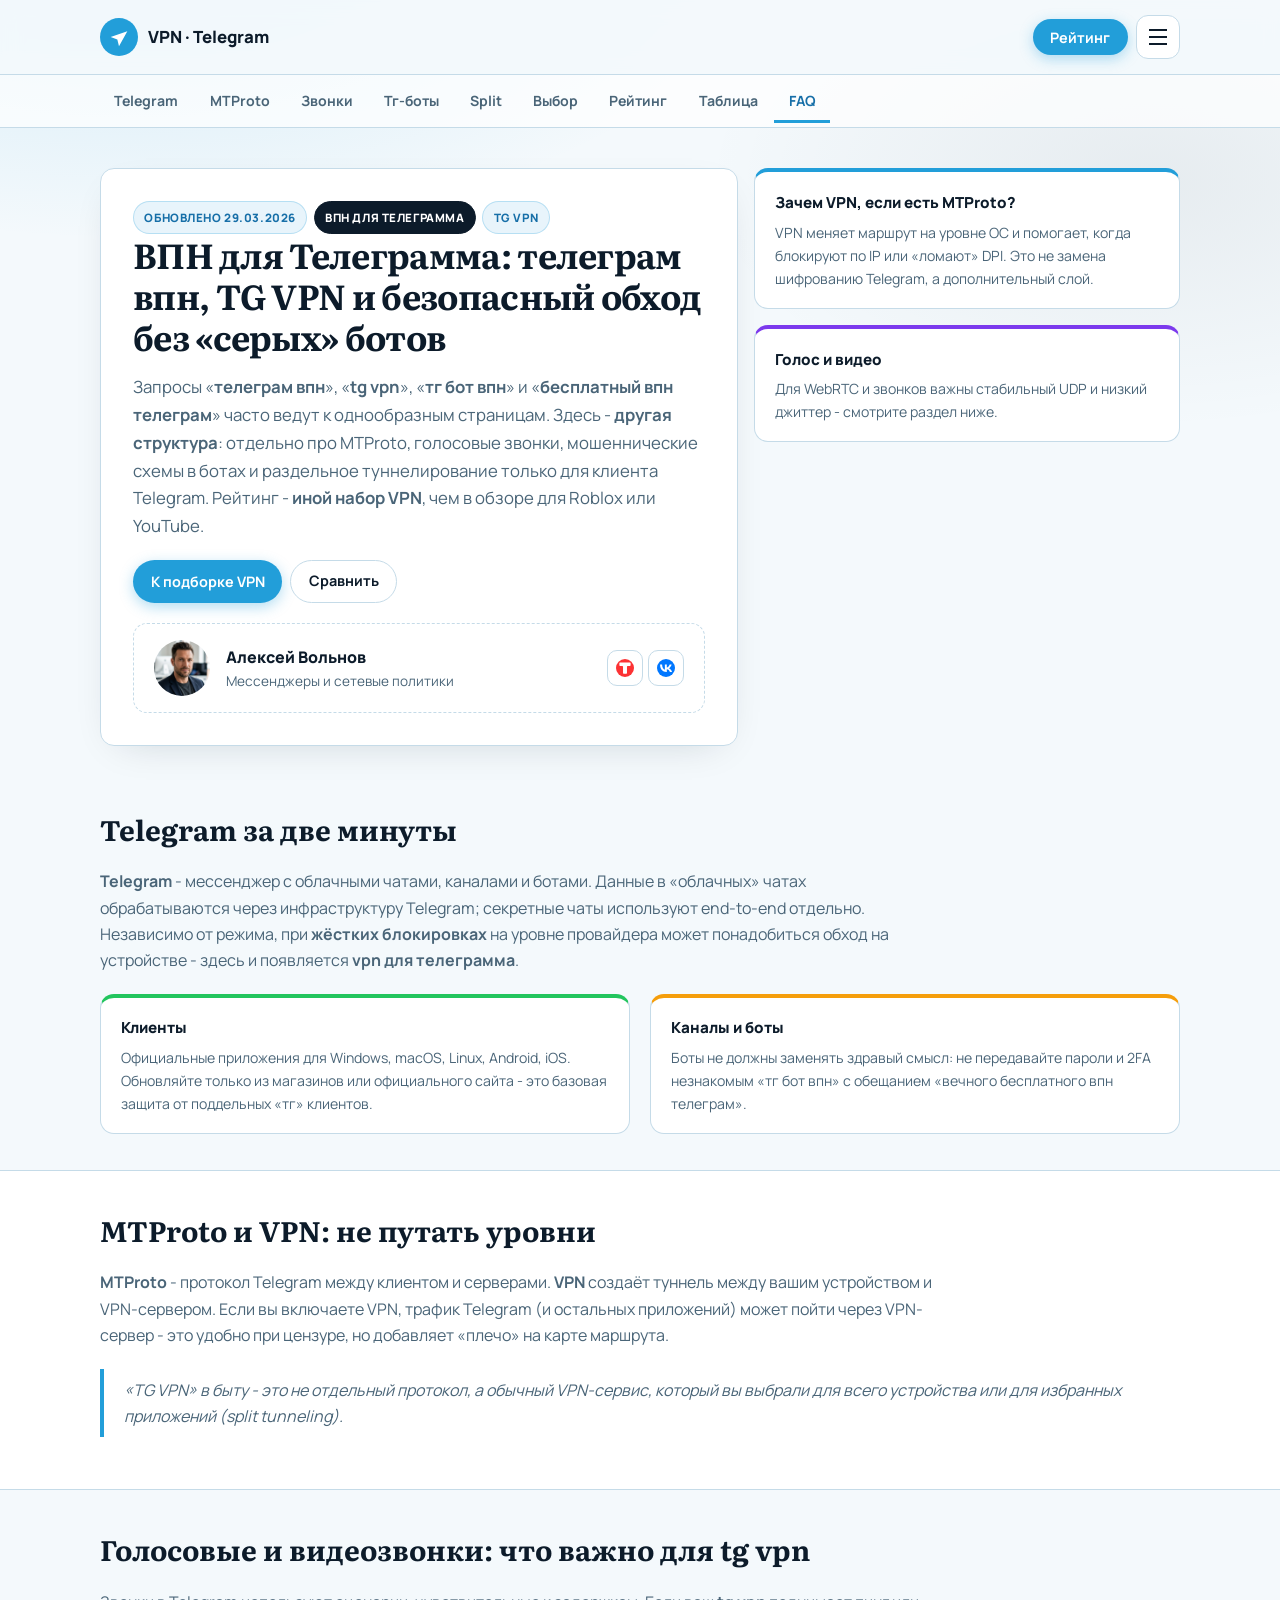
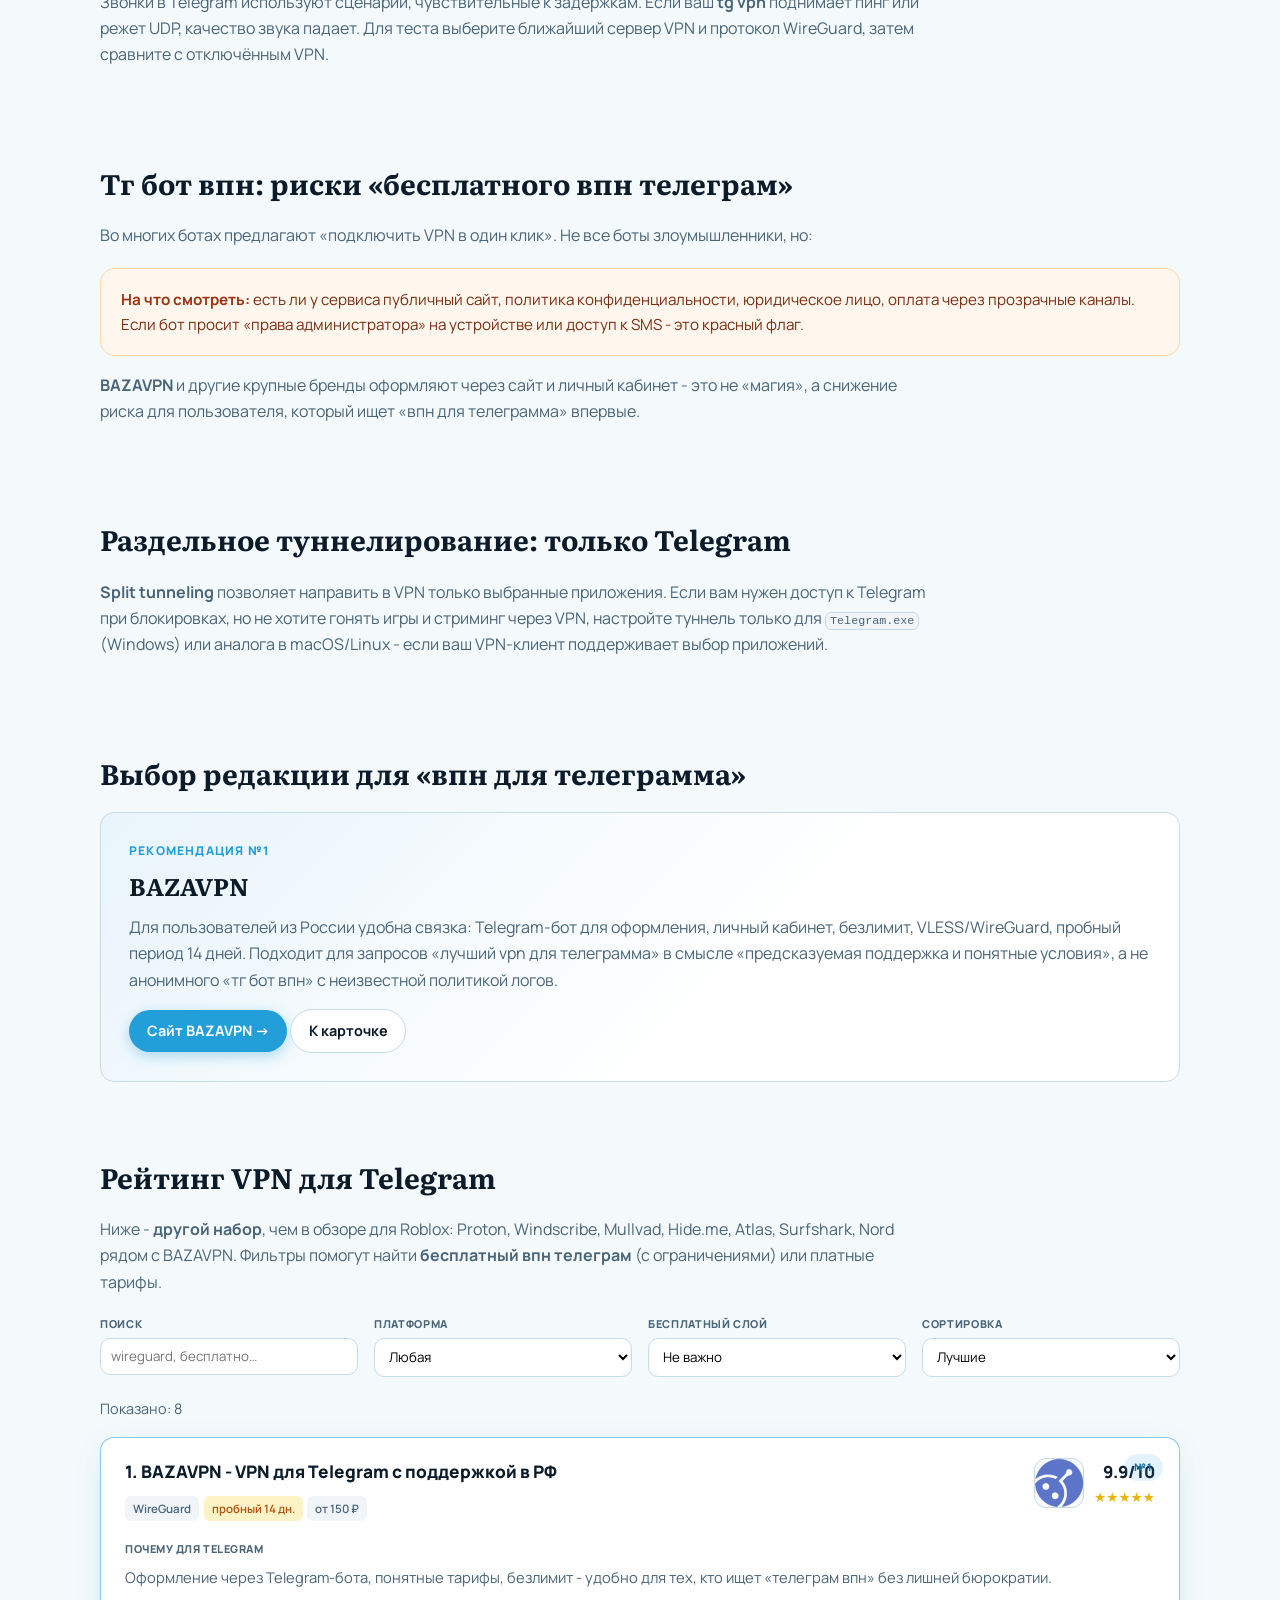
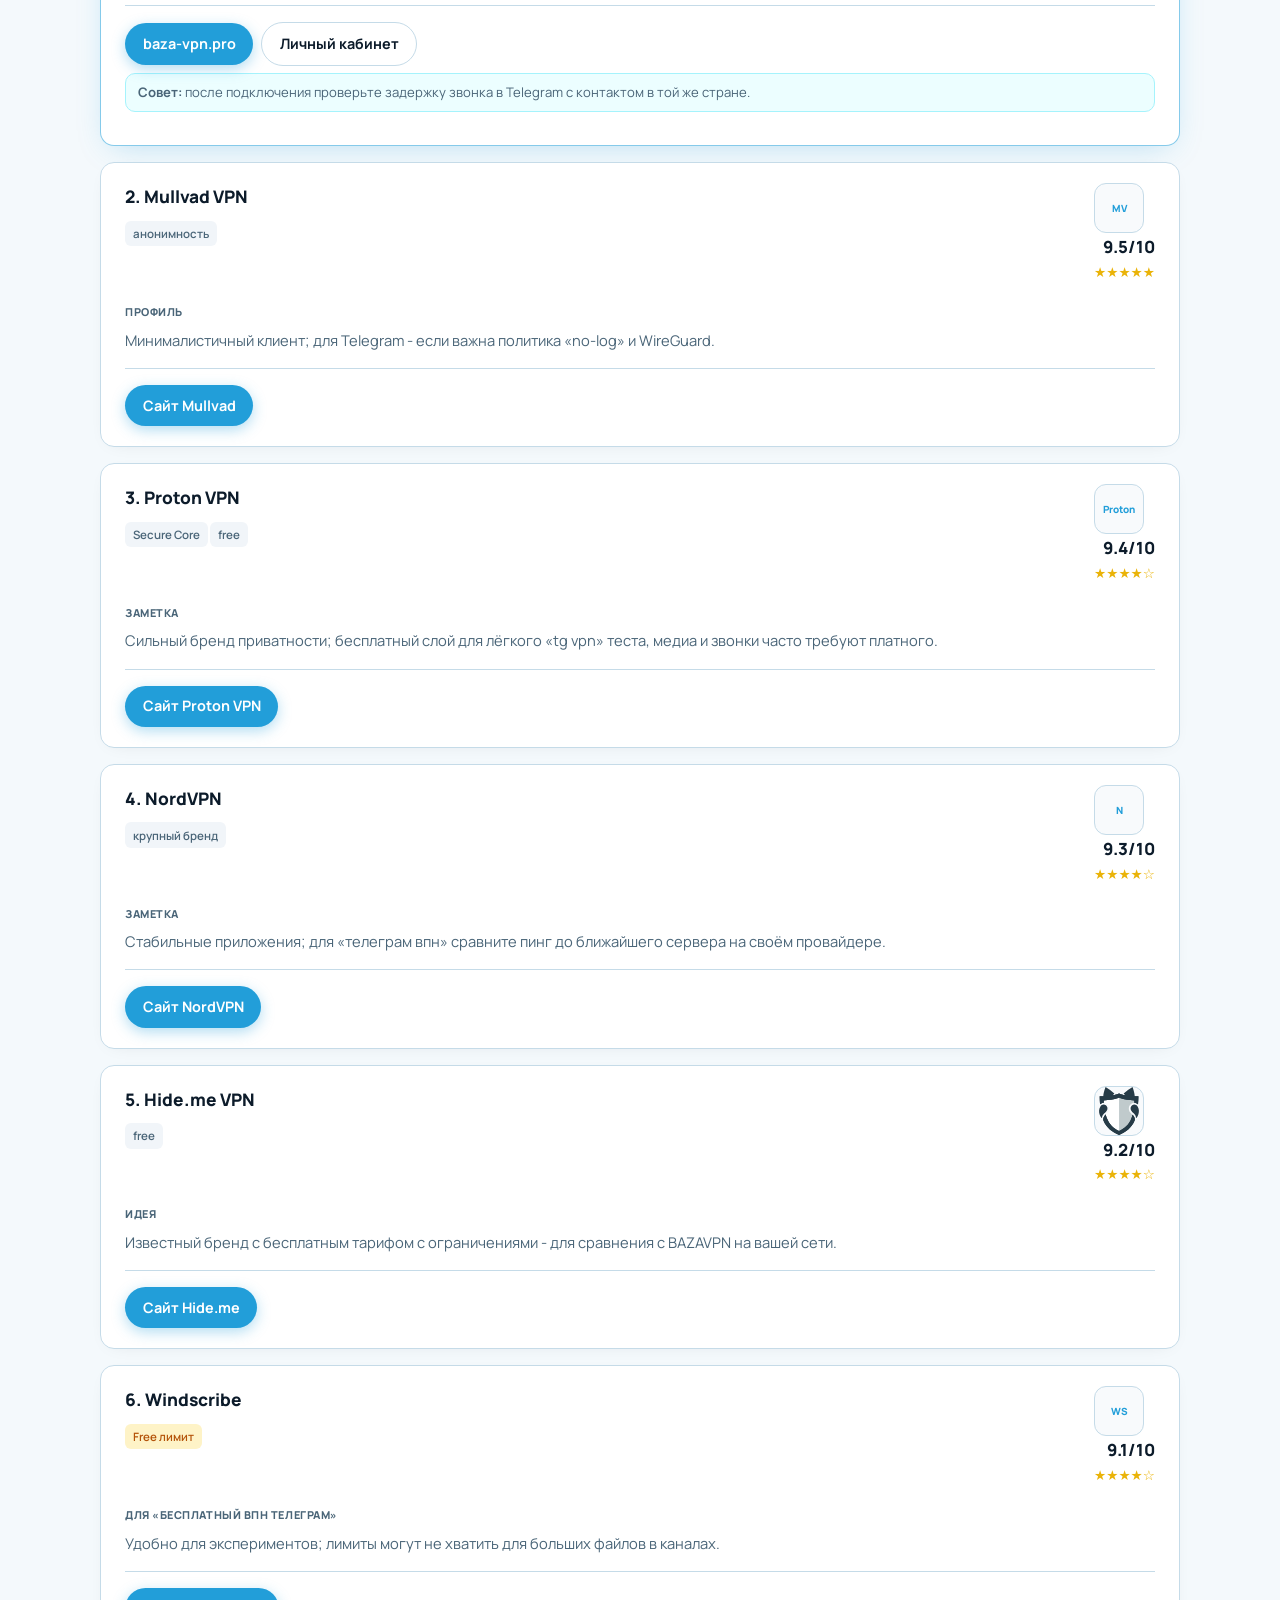
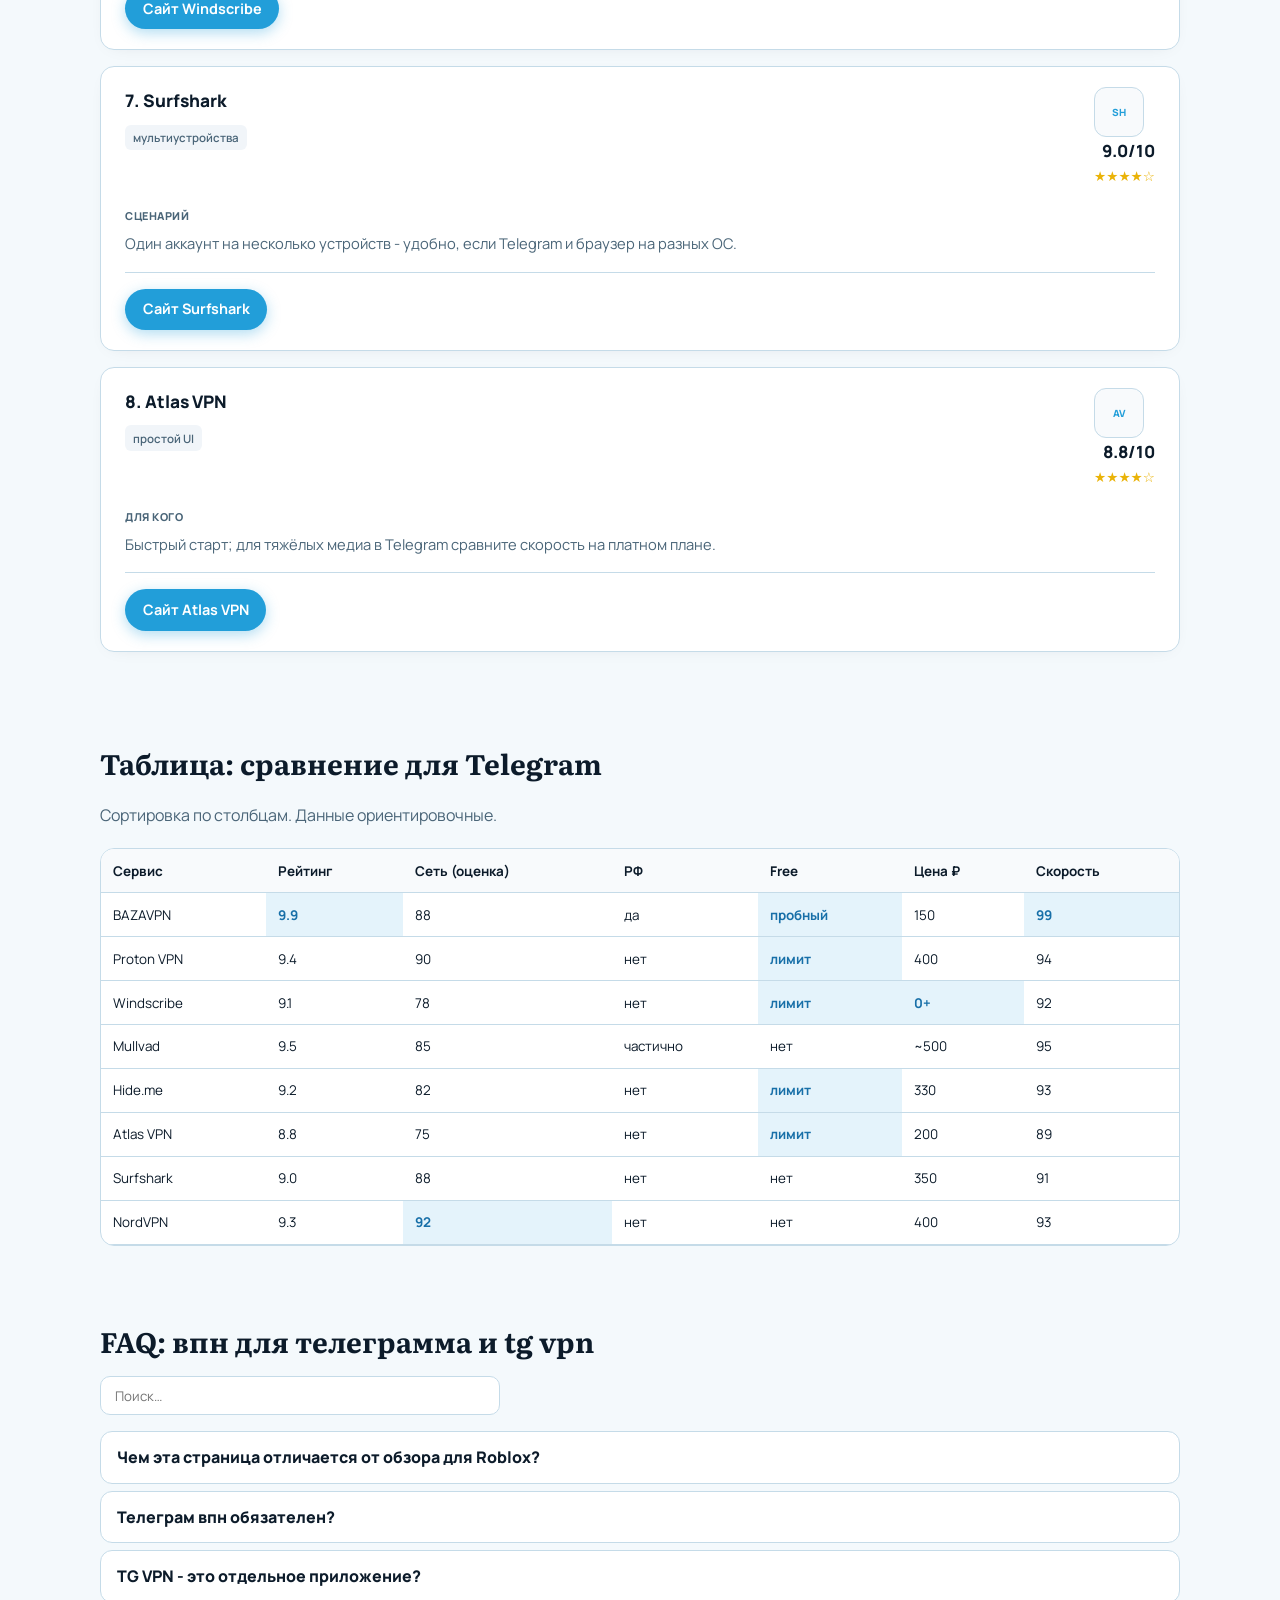
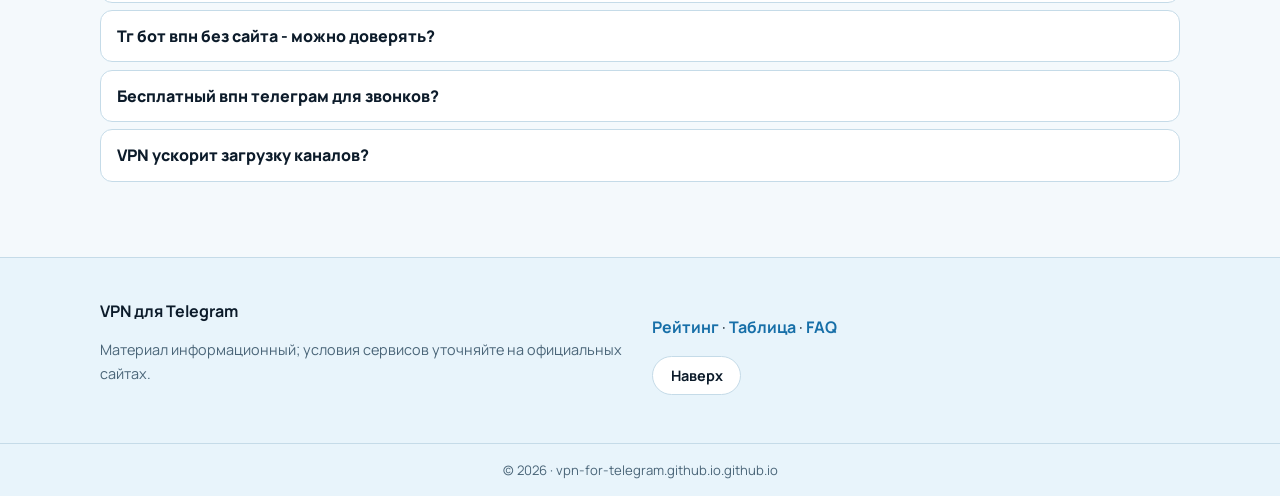
==== commit 3b594bf3: "Add files via upload" ====
--- a/index.html
+++ b/index.html
@@ -4,12 +4,12 @@
   <meta charset="utf-8" />
   <meta name="viewport" content="width=device-width, initial-scale=1" />
   <meta name="theme-color" content="#229ED9" />
-  <meta name="description" content="ВПН для Телеграмма: телеграм впн, tg vpn, тг бот впн и бесплатный впн телеграм — честный разбор. MTProto, звонки, раздельное туннелирование, рейтинг VPN 2026." />
-  <title>ВПН для Телеграмма 2026: телеграм VPN, TG VPN — рейтинг и бесплатные режимы</title>
-  <link rel="canonical" href="https://vpn-dlya-telegram.github.io/" />
+  <meta name="description" content="ВПН для Телеграмма: телеграм впн, tg vpn, тг бот впн и бесплатный впн телеграм - честный разбор. MTProto, звонки, раздельное туннелирование, рейтинг VPN 2026." />
+  <title>ВПН для Телеграмма 2026: телеграм VPN, TG VPN - рейтинг и бесплатные режимы</title>
+  <link rel="canonical" href="https://vpn-for-telegram.github.io.github.io/" />
   <link rel="icon" type="image/svg+xml" href="favicon.svg" />
-  <meta property="og:url" content="https://vpn-dlya-telegram.github.io/" />
-  <meta property="og:title" content="ВПН для Телеграмма — TG VPN и обход ограничений" />
+  <meta property="og:url" content="https://vpn-for-telegram.github.io.github.io/" />
+  <meta property="og:title" content="ВПН для Телеграмма - TG VPN и обход ограничений" />
   <meta property="og:description" content="Телеграм впн, бесплатный впн телеграм, тг бот впн: осторожность с ботами, сравнение сервисов и split tunneling." />
   <link rel="preconnect" href="https://fonts.googleapis.com" />
   <link rel="preconnect" href="https://fonts.gstatic.com" crossorigin />
@@ -17,25 +17,25 @@
   <link rel="stylesheet" href="./styles.css" />
 
   <script type="application/ld+json">
-  {"@context":"https://schema.org","@type":"Article","headline":"ВПН для Телеграмма: TG VPN и безопасность мессенджера","inLanguage":"ru-RU","datePublished":"2026-03-29","dateModified":"2026-03-29","author":{"@type":"Person","name":"Алексей Вольнов"},"publisher":{"@type":"Organization","name":"VPN для Telegram — гид","logo":{"@type":"ImageObject","url":"https://vpn-dlya-telegram.github.io/favicon.svg"}},"mainEntityOfPage":{"@type":"WebPage","@id":"https://vpn-dlya-telegram.github.io/"}}
+  {"@context":"https://schema.org","@type":"Article","headline":"ВПН для Телеграмма: TG VPN и безопасность мессенджера","inLanguage":"ru-RU","datePublished":"2026-03-29","dateModified":"2026-03-29","author":{"@type":"Person","name":"Алексей Вольнов"},"publisher":{"@type":"Organization","name":"VPN для Telegram - гид","logo":{"@type":"ImageObject","url":"https://vpn-for-telegram.github.io.github.io/favicon.svg"}},"mainEntityOfPage":{"@type":"WebPage","@id":"https://vpn-for-telegram.github.io.github.io/"}}
   </script>
   <script type="application/ld+json">
-  {"@context":"https://schema.org","@type":"ItemList","name":"VPN для Telegram — подборка","numberOfItems":8,"itemListElement":[
-    {"@type":"ListItem","position":1,"name":"BAZAVPN","url":"https://vpn-dlya-telegram.github.io/#bazavpn"},
-    {"@type":"ListItem","position":2,"name":"Proton VPN","url":"https://vpn-dlya-telegram.github.io/#protonvpn"},
-    {"@type":"ListItem","position":3,"name":"Windscribe","url":"https://vpn-dlya-telegram.github.io/#windscribe"},
-    {"@type":"ListItem","position":4,"name":"Mullvad VPN","url":"https://vpn-dlya-telegram.github.io/#mullvad"},
-    {"@type":"ListItem","position":5,"name":"Hide.me","url":"https://vpn-dlya-telegram.github.io/#hideme"},
-    {"@type":"ListItem","position":6,"name":"Atlas VPN","url":"https://vpn-dlya-telegram.github.io/#atlasvpn"},
-    {"@type":"ListItem","position":7,"name":"Surfshark","url":"https://vpn-dlya-telegram.github.io/#surfshark"},
-    {"@type":"ListItem","position":8,"name":"NordVPN","url":"https://vpn-dlya-telegram.github.io/#nordvpn"}
+  {"@context":"https://schema.org","@type":"ItemList","name":"VPN для Telegram - подборка","numberOfItems":8,"itemListElement":[
+    {"@type":"ListItem","position":1,"name":"BAZAVPN","url":"https://vpn-for-telegram.github.io.github.io/#bazavpn"},
+    {"@type":"ListItem","position":2,"name":"Proton VPN","url":"https://vpn-for-telegram.github.io.github.io/#protonvpn"},
+    {"@type":"ListItem","position":3,"name":"Windscribe","url":"https://vpn-for-telegram.github.io.github.io/#windscribe"},
+    {"@type":"ListItem","position":4,"name":"Mullvad VPN","url":"https://vpn-for-telegram.github.io.github.io/#mullvad"},
+    {"@type":"ListItem","position":5,"name":"Hide.me","url":"https://vpn-for-telegram.github.io.github.io/#hideme"},
+    {"@type":"ListItem","position":6,"name":"Atlas VPN","url":"https://vpn-for-telegram.github.io.github.io/#atlasvpn"},
+    {"@type":"ListItem","position":7,"name":"Surfshark","url":"https://vpn-for-telegram.github.io.github.io/#surfshark"},
+    {"@type":"ListItem","position":8,"name":"NordVPN","url":"https://vpn-for-telegram.github.io.github.io/#nordvpn"}
   ]}
   </script>
   <script type="application/ld+json">
   {"@context":"https://schema.org","@type":"FAQPage","mainEntity":[
     {"@type":"Question","name":"Что такое телеграм впн?","acceptedAnswer":{"@type":"Answer","text":"Обычно так называют VPN, который помогает стабильно работать с Telegram при блокировках или плохих маршрутах. Сам Telegram шифрует MTProto; VPN добавляет отдельный туннель на уровне устройства."}},
     {"@type":"Question","name":"Безопасен ли тг бот впн?","acceptedAnswer":{"@type":"Answer","text":"Не все боты безопасны: у разных ботов разные политики логов. Оформление через известного провайдера с сайтом и поддержкой надёжнее анонимного бота без реквизитов."}},
-    {"@type":"Question","name":"Бесплатный впн телеграм — стоит ли?","acceptedAnswer":{"@type":"Answer","text":"Бесплатные тарифы часто с лимитами и рекламой. Для голосовых звонков и больших медиа лучше платный план или пробный период у проверенного бренда."}}
+    {"@type":"Question","name":"Бесплатный впн телеграм - стоит ли?","acceptedAnswer":{"@type":"Answer","text":"Бесплатные тарифы часто с лимитами и рекламой. Для голосовых звонков и больших медиа лучше платный план или пробный период у проверенного бренда."}}
   ]}
   </script>
 </head>
@@ -105,8 +105,8 @@
           <h1>ВПН для Телеграмма: телеграм впн, TG VPN и безопасный обход без «серых» ботов</h1>
           <p class="lead">
             Запросы «<strong>телеграм впн</strong>», «<strong>tg vpn</strong>», «<strong>тг бот впн</strong>» и «<strong>бесплатный впн телеграм</strong>»
-            часто ведут к однообразным страницам. Здесь — <strong>другая структура</strong>: отдельно про MTProto, голосовые звонки, мошеннические схемы в ботах и
-            раздельное туннелирование только для клиента Telegram. Рейтинг — <strong>иной набор VPN</strong>, чем в обзоре для Roblox или YouTube.
+            часто ведут к однообразным страницам. Здесь - <strong>другая структура</strong>: отдельно про MTProto, голосовые звонки, мошеннические схемы в ботах и
+            раздельное туннелирование только для клиента Telegram. Рейтинг - <strong>иной набор VPN</strong>, чем в обзоре для Roblox или YouTube.
           </p>
           <div style="display:flex;flex-wrap:wrap;gap:.5rem;">
             <button type="button" class="btn btn--tg" data-scroll-to="#rating">К подборке VPN</button>
@@ -131,7 +131,7 @@
           </div>
           <div class="mini-card" style="border-top-color:#7c3aed;">
             <h2>Голос и видео</h2>
-            <p>Для WebRTC и звонков важны стабильный UDP и низкий джиттер — смотрите раздел ниже.</p>
+            <p>Для WebRTC и звонков важны стабильный UDP и низкий джиттер - смотрите раздел ниже.</p>
           </div>
         </div>
       </div>
@@ -141,14 +141,14 @@
       <div class="container">
         <h2 class="block__title">Telegram за две минуты</h2>
         <p class="block__lead">
-          <strong>Telegram</strong> — мессенджер с облачными чатами, каналами и ботами. Данные в «облачных» чатах обрабатываются через инфраструктуру Telegram;
+          <strong>Telegram</strong> - мессенджер с облачными чатами, каналами и ботами. Данные в «облачных» чатах обрабатываются через инфраструктуру Telegram;
           секретные чаты используют end-to-end отдельно. Независимо от режима, при <strong>жёстких блокировках</strong> на уровне провайдера может понадобиться
-          обход на устройстве — здесь и появляется <strong>vpn для телеграмма</strong>.
+          обход на устройстве - здесь и появляется <strong>vpn для телеграмма</strong>.
         </p>
         <div class="grid-2">
           <div class="mini-card" style="border-top-color:#22c55e;">
             <h2>Клиенты</h2>
-            <p>Официальные приложения для Windows, macOS, Linux, Android, iOS. Обновляйте только из магазинов или официального сайта — это базовая защита от поддельных «тг» клиентов.</p>
+            <p>Официальные приложения для Windows, macOS, Linux, Android, iOS. Обновляйте только из магазинов или официального сайта - это базовая защита от поддельных «тг» клиентов.</p>
           </div>
           <div class="mini-card" style="border-top-color:#f59e0b;">
             <h2>Каналы и боты</h2>
@@ -162,11 +162,11 @@
       <div class="container">
         <h2 class="block__title">MTProto и VPN: не путать уровни</h2>
         <p class="block__lead">
-          <strong>MTProto</strong> — протокол Telegram между клиентом и серверами. <strong>VPN</strong> создаёт туннель между вашим устройством и VPN-сервером.
-          Если вы включаете VPN, трафик Telegram (и остальных приложений) может пойти через VPN-сервер — это удобно при цензуре, но добавляет «плечо» на карте маршрута.
+          <strong>MTProto</strong> - протокол Telegram между клиентом и серверами. <strong>VPN</strong> создаёт туннель между вашим устройством и VPN-сервером.
+          Если вы включаете VPN, трафик Telegram (и остальных приложений) может пойти через VPN-сервер - это удобно при цензуре, но добавляет «плечо» на карте маршрута.
         </p>
         <div class="quote-block">
-          «TG VPN» в быту — это не отдельный протокол, а обычный VPN-сервис, который вы выбрали для всего устройства или для избранных приложений (split tunneling).
+          «TG VPN» в быту - это не отдельный протокол, а обычный VPN-сервис, который вы выбрали для всего устройства или для избранных приложений (split tunneling).
         </div>
       </div>
     </section>
@@ -189,10 +189,10 @@
         </p>
         <div class="note-card">
           <strong>На что смотреть:</strong> есть ли у сервиса публичный сайт, политика конфиденциальности, юридическое лицо, оплата через прозрачные каналы.
-          Если бот просит «права администратора» на устройстве или доступ к SMS — это красный флаг.
+          Если бот просит «права администратора» на устройстве или доступ к SMS - это красный флаг.
         </div>
         <p class="block__lead" style="margin-top:1rem;">
-          <strong>BAZAVPN</strong> и другие крупные бренды оформляют через сайт и личный кабинет — это не «магия», а снижение риска для пользователя, который ищет «впн для телеграмма» впервые.
+          <strong>BAZAVPN</strong> и другие крупные бренды оформляют через сайт и личный кабинет - это не «магия», а снижение риска для пользователя, который ищет «впн для телеграмма» впервые.
         </p>
       </div>
     </section>
@@ -202,7 +202,7 @@
         <h2 class="block__title">Раздельное туннелирование: только Telegram</h2>
         <p class="block__lead">
           <strong>Split tunneling</strong> позволяет направить в VPN только выбранные приложения. Если вам нужен доступ к Telegram при блокировках, но не хотите гонять игры и стриминг через VPN,
-          настройте туннель только для <code>Telegram.exe</code> (Windows) или аналога в macOS/Linux — если ваш VPN-клиент поддерживает выбор приложений.
+          настройте туннель только для <code>Telegram.exe</code> (Windows) или аналога в macOS/Linux - если ваш VPN-клиент поддерживает выбор приложений.
         </p>
       </div>
     </section>
@@ -228,7 +228,7 @@
         <div class="rc-head">
           <h2 class="block__title">Рейтинг VPN для Telegram</h2>
           <p class="block__lead">
-            Ниже — <strong>другой набор</strong>, чем в обзоре для Roblox: Proton, Windscribe, Mullvad, Hide.me, Atlas, Surfshark, Nord рядом с BAZAVPN.
+            Ниже - <strong>другой набор</strong>, чем в обзоре для Roblox: Proton, Windscribe, Mullvad, Hide.me, Atlas, Surfshark, Nord рядом с BAZAVPN.
             Фильтры помогут найти <strong>бесплатный впн телеграм</strong> (с ограничениями) или платные тарифы.
           </p>
           <div class="rc-controls" aria-label="Фильтры">
@@ -276,7 +276,7 @@
             <div class="vpn-card__pin">№1</div>
             <div class="vpn-card__top">
               <div>
-                <h3 class="vpn-card__title" data-title>1. BAZAVPN — VPN для Telegram с поддержкой в РФ</h3>
+                <h3 class="vpn-card__title" data-title>1. BAZAVPN - VPN для Telegram с поддержкой в РФ</h3>
                 <div>
                   <span class="tag">WireGuard</span>
                   <span class="tag tag--hot">пробный 14 дн.</span>
@@ -291,7 +291,7 @@
                 </div>
               </div>
             </div>
-            <div class="vpn-card__block"><span class="vpn-card__label">Почему для Telegram</span><p class="vpn-card__text">Оформление через Telegram-бота, понятные тарифы, безлимит — удобно для тех, кто ищет «телеграм впн» без лишней бюрократии.</p></div>
+            <div class="vpn-card__block"><span class="vpn-card__label">Почему для Telegram</span><p class="vpn-card__text">Оформление через Telegram-бота, понятные тарифы, безлимит - удобно для тех, кто ищет «телеграм впн» без лишней бюрократии.</p></div>
             <div class="vpn-card__cta">
               <a class="btn btn--tg" href="https://baza-vpn.pro/" target="_blank" rel="noopener">baza-vpn.pro</a>
               <a class="btn btn--line" href="https://lk.baza-vpn.pro/" target="_blank" rel="noopener">Личный кабинет</a>
@@ -343,7 +343,7 @@
                 <div class="score__stars">★★★★★</div>
               </div>
             </div>
-            <div class="vpn-card__block"><span class="vpn-card__label">Профиль</span><p class="vpn-card__text">Минималистичный клиент; для Telegram — если важна политика «no-log» и WireGuard.</p></div>
+            <div class="vpn-card__block"><span class="vpn-card__label">Профиль</span><p class="vpn-card__text">Минималистичный клиент; для Telegram - если важна политика «no-log» и WireGuard.</p></div>
             <div class="vpn-card__cta"><a class="btn btn--tg" href="https://mullvad.net/" target="_blank" rel="nofollow noopener">Сайт Mullvad</a></div>
           </article>
 
@@ -359,7 +359,7 @@
                 <div class="score__stars">★★★★☆</div>
               </div>
             </div>
-            <div class="vpn-card__block"><span class="vpn-card__label">Идея</span><p class="vpn-card__text">Известный бренд с бесплатным тарифом с ограничениями — для сравнения с BAZAVPN на вашей сети.</p></div>
+            <div class="vpn-card__block"><span class="vpn-card__label">Идея</span><p class="vpn-card__text">Известный бренд с бесплатным тарифом с ограничениями - для сравнения с BAZAVPN на вашей сети.</p></div>
             <div class="vpn-card__cta"><a class="btn btn--tg" href="https://hide.me/" target="_blank" rel="nofollow noopener">Сайт Hide.me</a></div>
           </article>
 
@@ -391,7 +391,7 @@
                 <div class="score__stars">★★★★☆</div>
               </div>
             </div>
-            <div class="vpn-card__block"><span class="vpn-card__label">Сценарий</span><p class="vpn-card__text">Один аккаунт на несколько устройств — удобно, если Telegram и браузер на разных ОС.</p></div>
+            <div class="vpn-card__block"><span class="vpn-card__label">Сценарий</span><p class="vpn-card__text">Один аккаунт на несколько устройств - удобно, если Telegram и браузер на разных ОС.</p></div>
             <div class="vpn-card__cta"><a class="btn btn--tg" href="https://surfshark.com/" target="_blank" rel="nofollow noopener">Сайт Surfshark</a></div>
           </article>
 
@@ -518,8 +518,8 @@
         <div data-faq-list>
           <details class="faq__item"><summary class="faq__q">Чем эта страница отличается от обзора для Roblox?</summary><p class="faq__a">Другая структура блоков, акцент на MTProto, звонки, боты и <strong>иной список VPN</strong>.</p></details>
           <details class="faq__item"><summary class="faq__q">Телеграм впн обязателен?</summary><p class="faq__a">Не всегда: если мессенджер работает без сбоев, отдельный VPN может не понадобиться. Он нужен при блокировках или плохом маршруте.</p></details>
-          <details class="faq__item"><summary class="faq__q">TG VPN — это отдельное приложение?</summary><p class="faq__a">Обычно нет: это стандартный VPN-клиент, который вы ставите на устройство. «Telegram VPN» в названии — маркетинг.</p></details>
-          <details class="faq__item"><summary class="faq__q">Тг бот впн без сайта — можно доверять?</summary><p class="faq__a">Риск выше: проверяйте репутацию, не передавайте лишние данные. Предпочтительны провайдеры с сайтом и документами.</p></details>
+          <details class="faq__item"><summary class="faq__q">TG VPN - это отдельное приложение?</summary><p class="faq__a">Обычно нет: это стандартный VPN-клиент, который вы ставите на устройство. «Telegram VPN» в названии - маркетинг.</p></details>
+          <details class="faq__item"><summary class="faq__q">Тг бот впн без сайта - можно доверять?</summary><p class="faq__a">Риск выше: проверяйте репутацию, не передавайте лишние данные. Предпочтительны провайдеры с сайтом и документами.</p></details>
           <details class="faq__item"><summary class="faq__q">Бесплатный впн телеграм для звонков?</summary><p class="faq__a">Возможен, но часто с лимитами скорости. Для стабильных звонков чаще подходит платный план или пробный период.</p></details>
           <details class="faq__item"><summary class="faq__q">VPN ускорит загрузку каналов?</summary><p class="faq__a">Не обязательно: иногда наоборот. Измеряйте скорость до и после на одном канале.</p></details>
         </div>
@@ -538,7 +538,7 @@
         <p><button type="button" class="btn btn--line" data-scroll-top>Наверх</button></p>
       </div>
     </div>
-    <div class="footer-tg__bottom">© 2026 · vpn-dlya-telegram.github.io</div>
+    <div class="footer-tg__bottom">© 2026 · vpn-for-telegram.github.io.github.io</div>
   </footer>
 
   <script src="./app.js" defer></script>
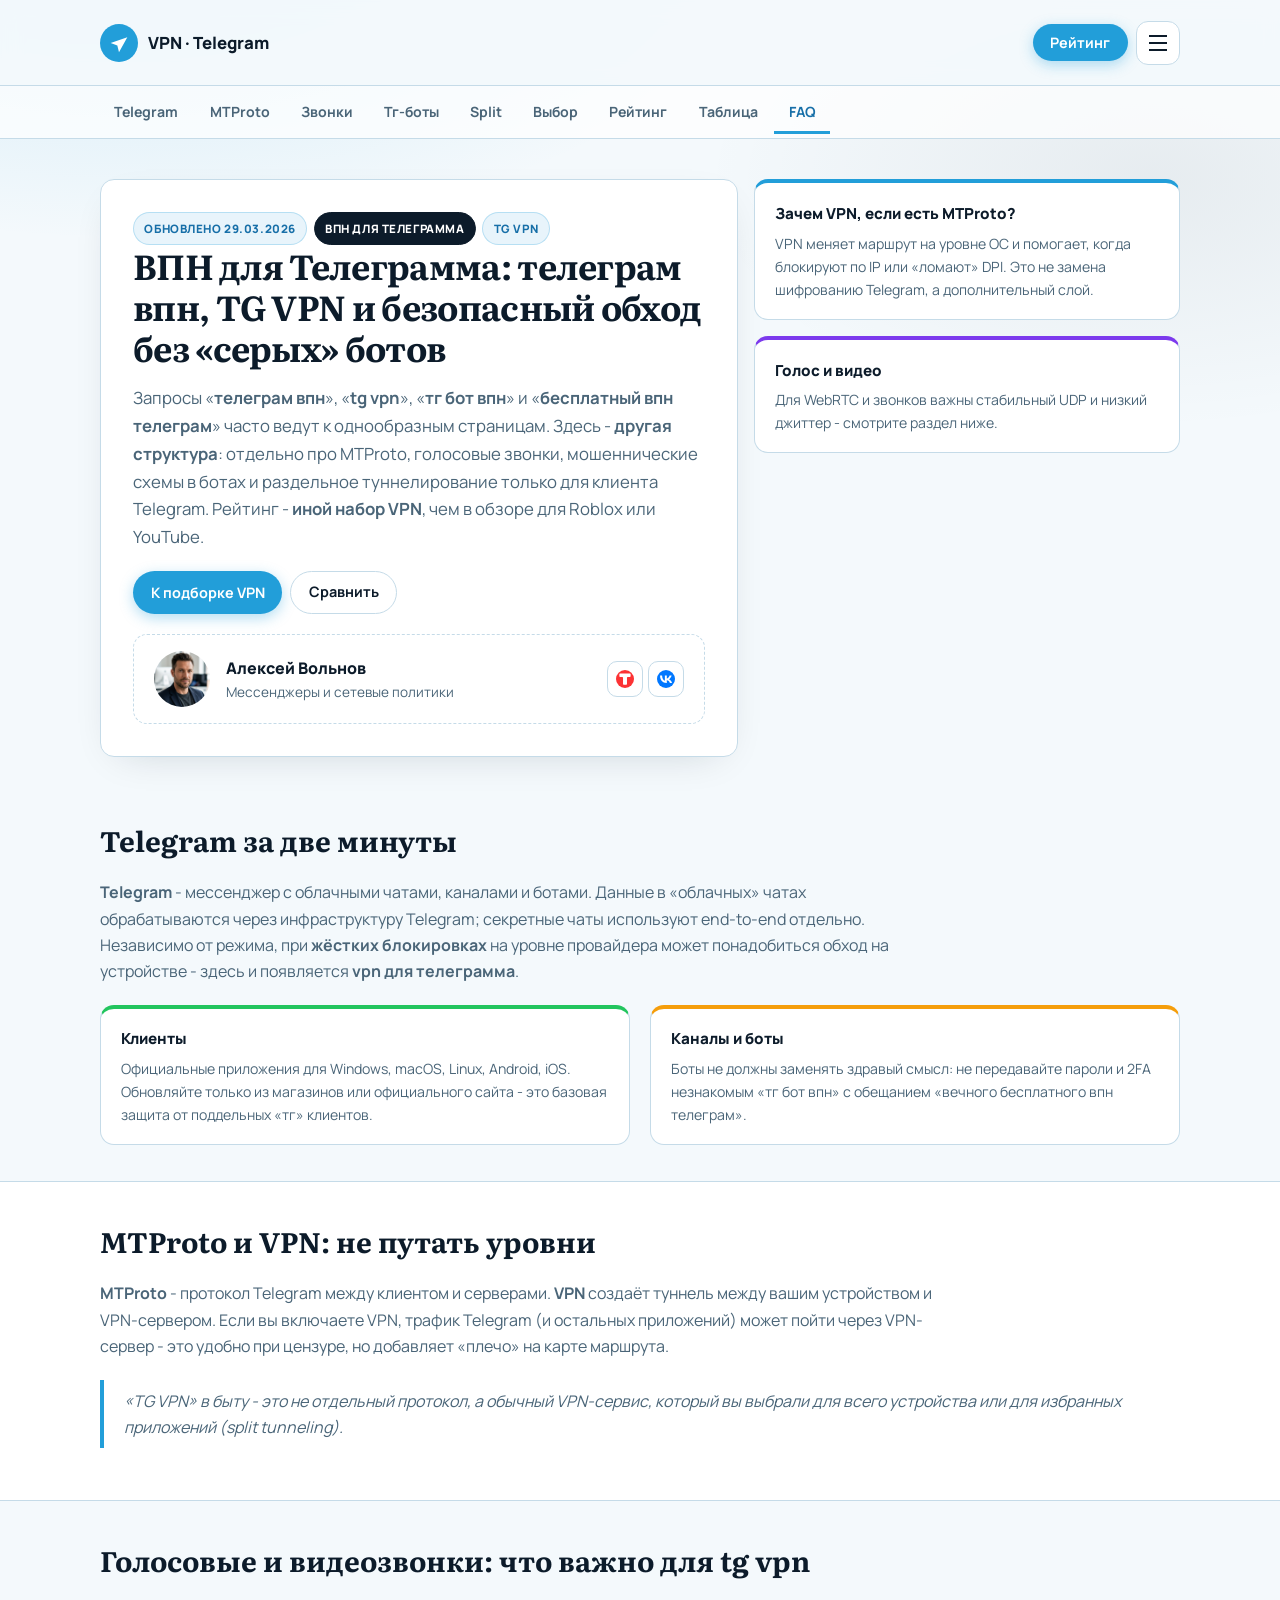
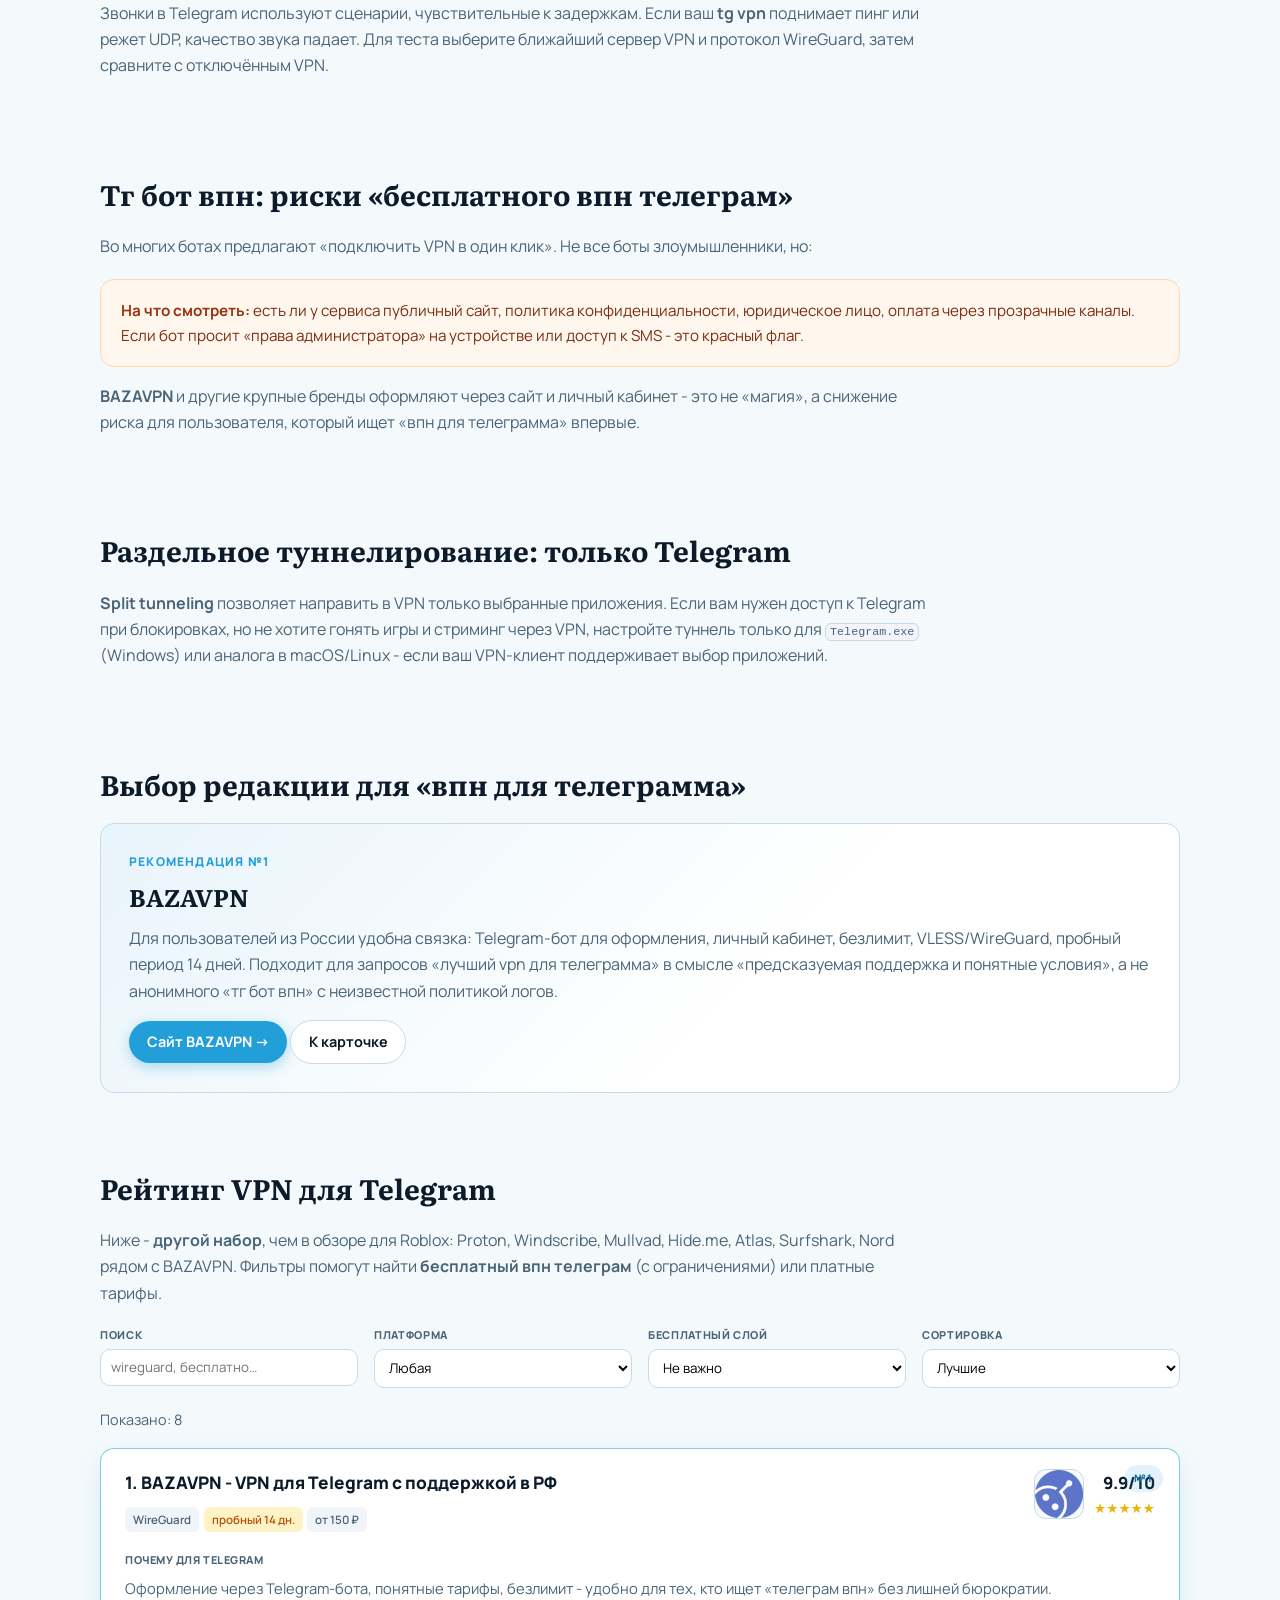
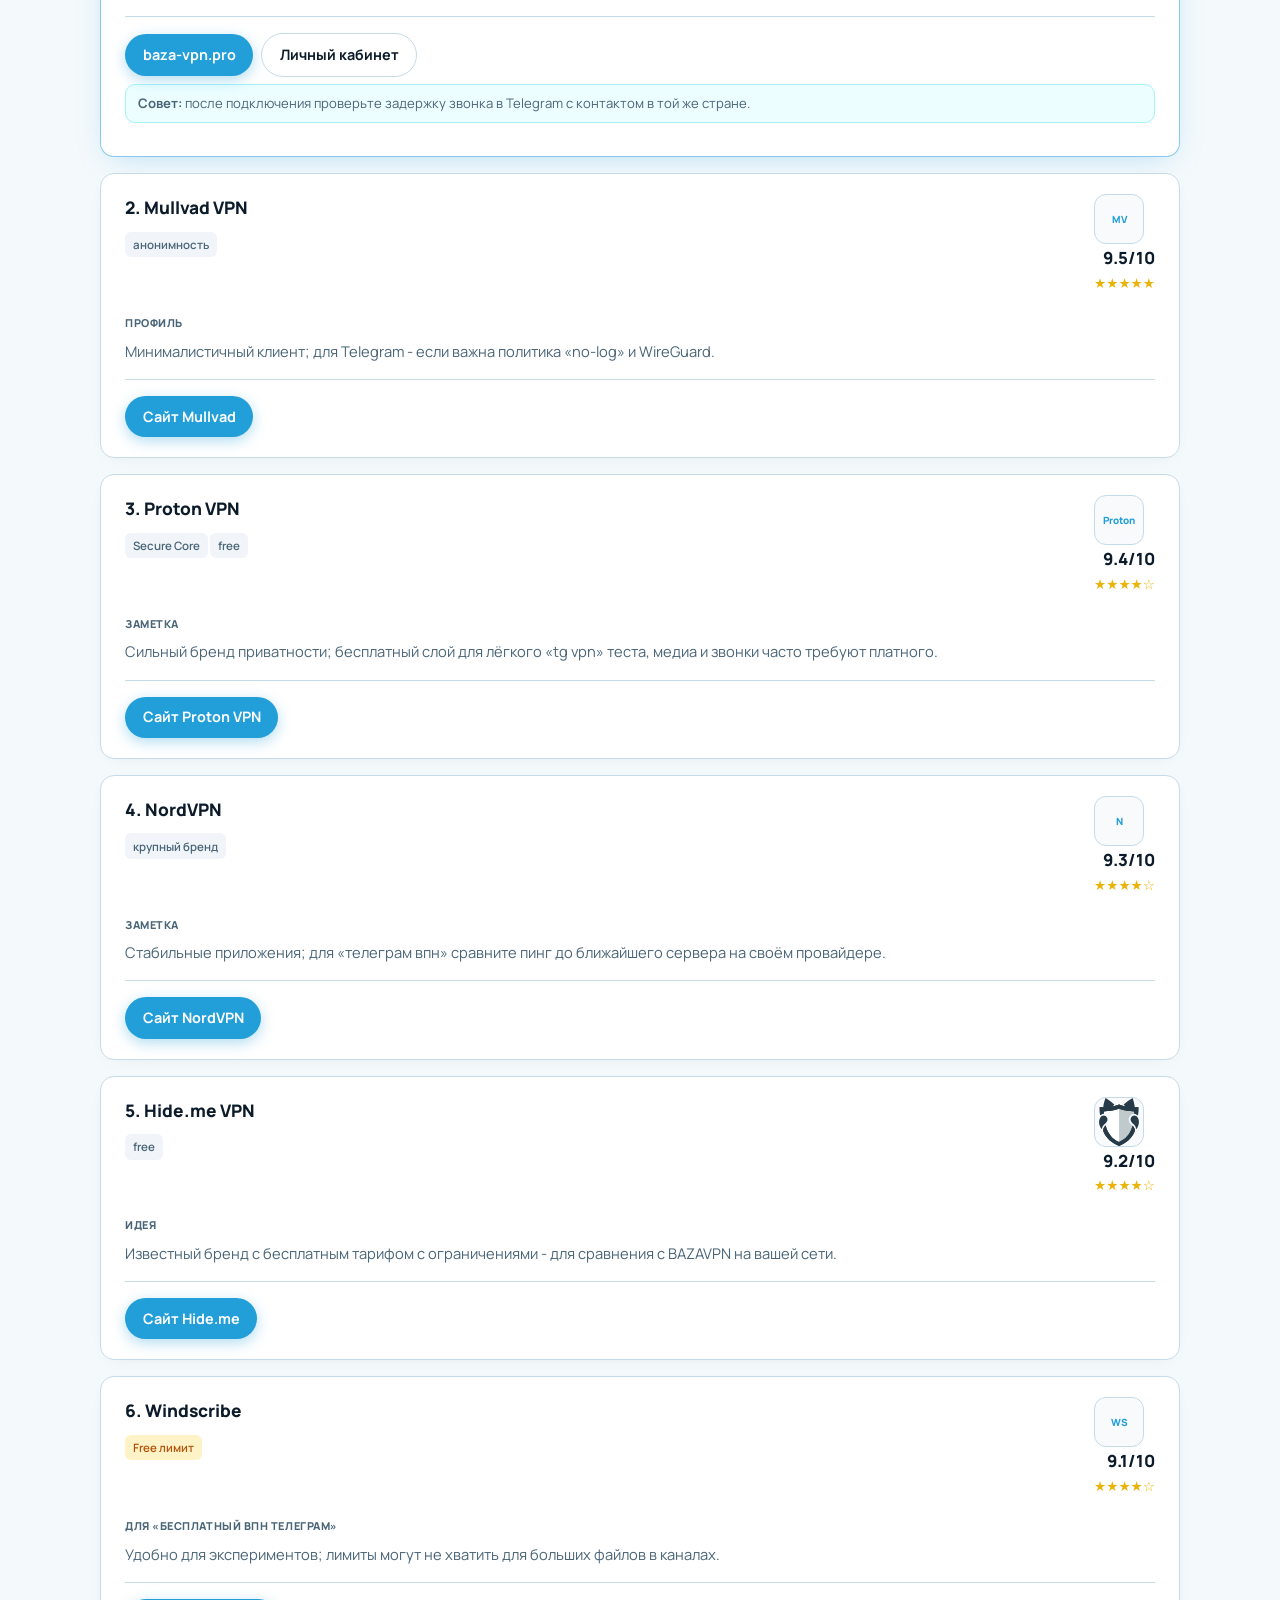
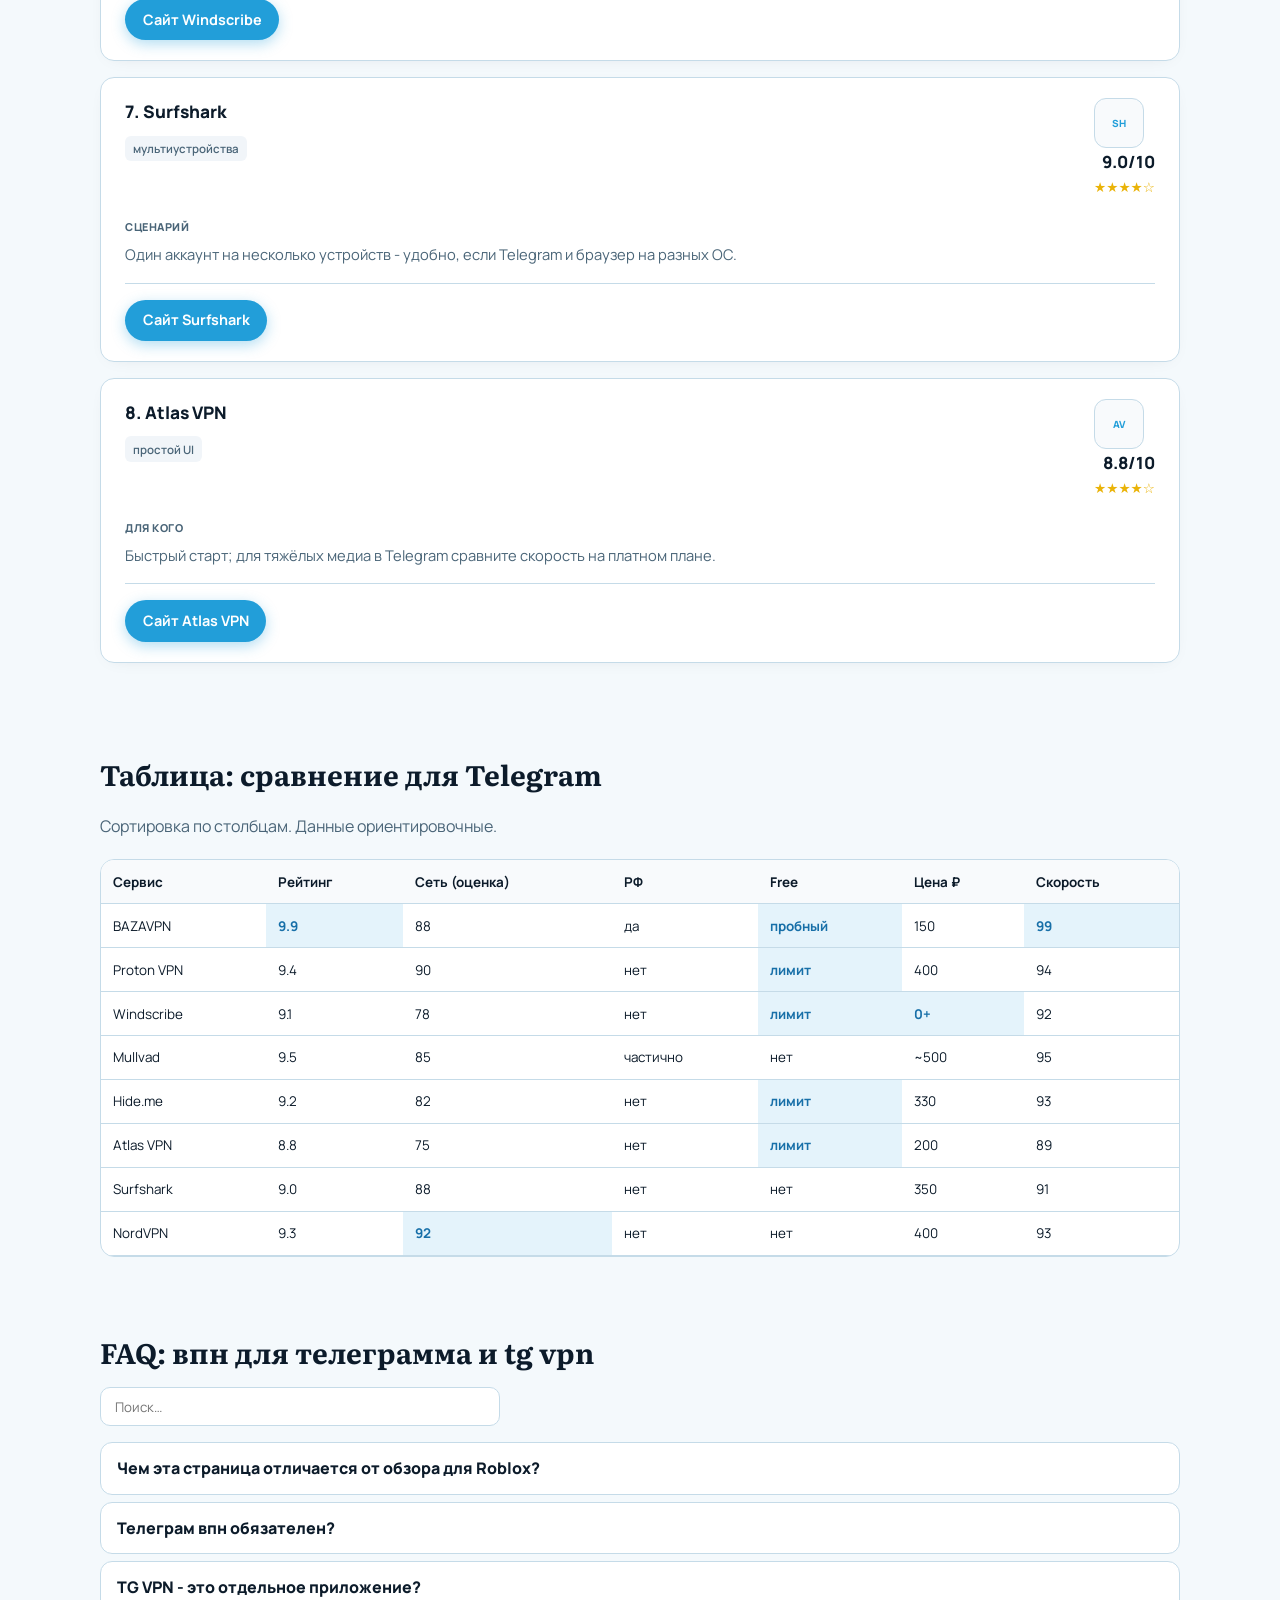
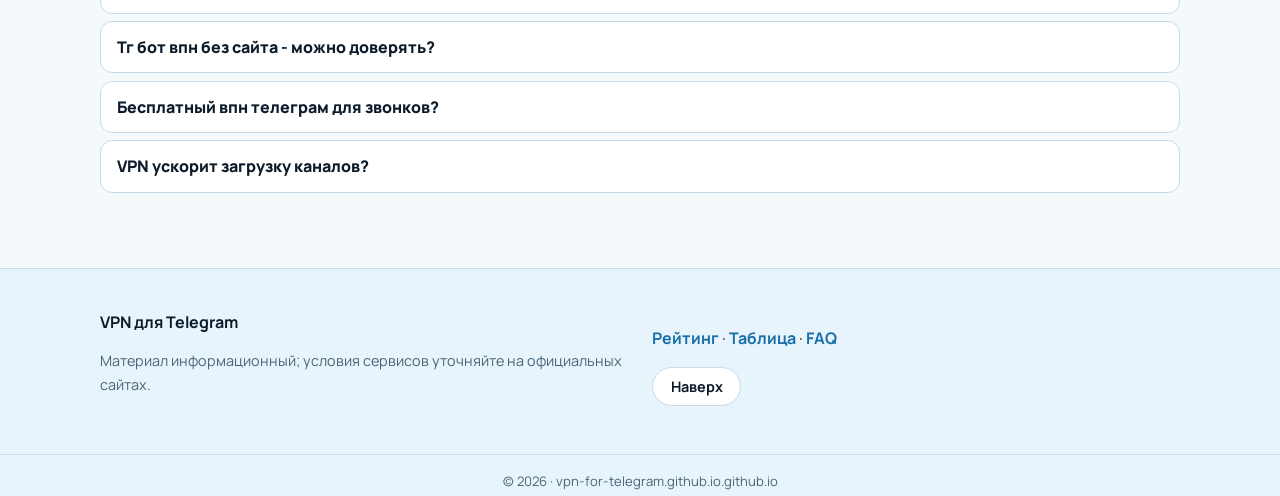
==== commit 46301a1d: "Add files via upload" ====
--- a/index.html
+++ b/index.html
@@ -217,7 +217,7 @@
             Для пользователей из России удобна связка: Telegram-бот для оформления, личный кабинет, безлимит, VLESS/WireGuard, пробный период 14 дней.
             Подходит для запросов «лучший vpn для телеграмма» в смысле «предсказуемая поддержка и понятные условия», а не анонимного «тг бот впн» с неизвестной политикой логов.
           </p>
-          <a class="btn btn--tg" href="https://baza-vpn.pro/" target="_blank" rel="noopener">Сайт BAZAVPN →</a>
+          <a class="btn btn--tg" href="https://s.baza-vpn.pro/" target="_blank" rel="noopener">Сайт BAZAVPN →</a>
           <a class="btn btn--line" href="#bazavpn">К карточке</a>
         </div>
       </div>
@@ -293,7 +293,7 @@
             </div>
             <div class="vpn-card__block"><span class="vpn-card__label">Почему для Telegram</span><p class="vpn-card__text">Оформление через Telegram-бота, понятные тарифы, безлимит - удобно для тех, кто ищет «телеграм впн» без лишней бюрократии.</p></div>
             <div class="vpn-card__cta">
-              <a class="btn btn--tg" href="https://baza-vpn.pro/" target="_blank" rel="noopener">baza-vpn.pro</a>
+              <a class="btn btn--tg" href="https://s.baza-vpn.pro/" target="_blank" rel="noopener">baza-vpn.pro</a>
               <a class="btn btn--line" href="https://lk.baza-vpn.pro/" target="_blank" rel="noopener">Личный кабинет</a>
             </div>
             <p class="vpn-card__tip"><strong>Совет:</strong> после подключения проверьте задержку звонка в Telegram с контактом в той же стране.</p>
